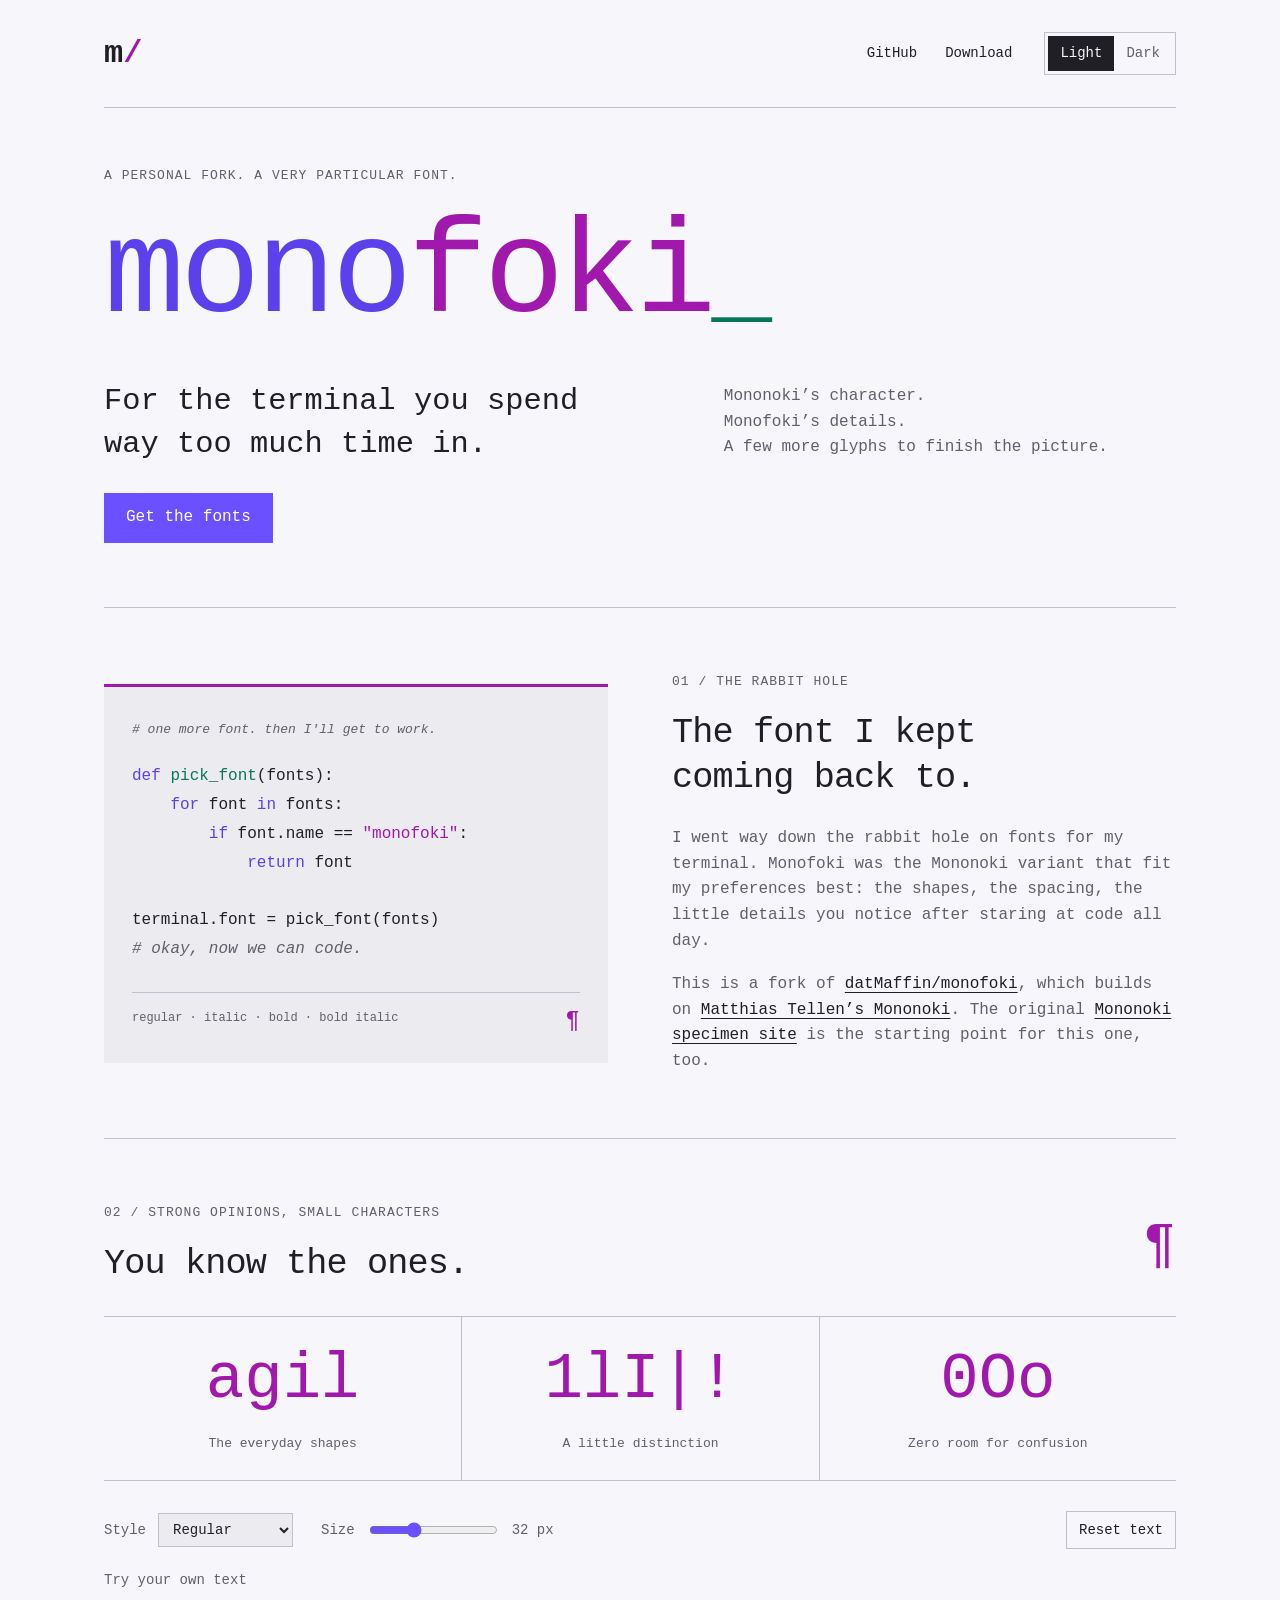
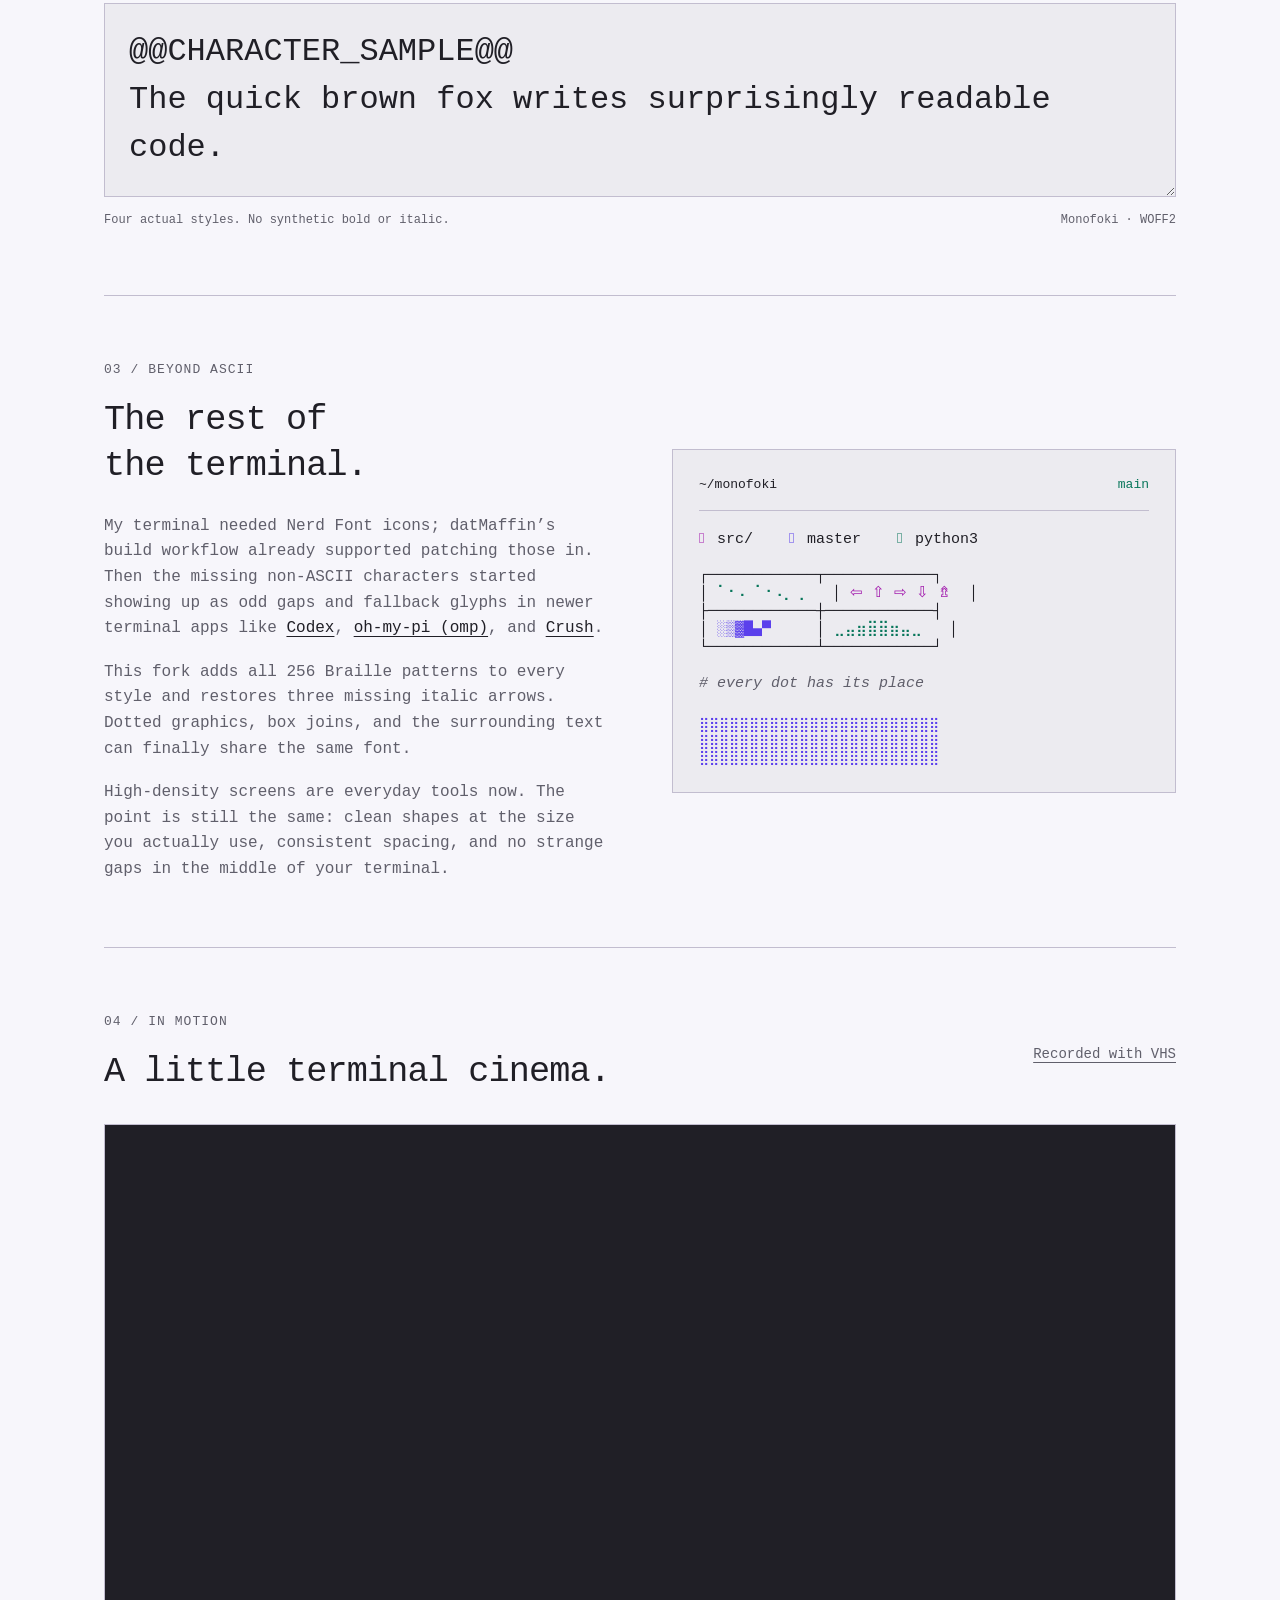
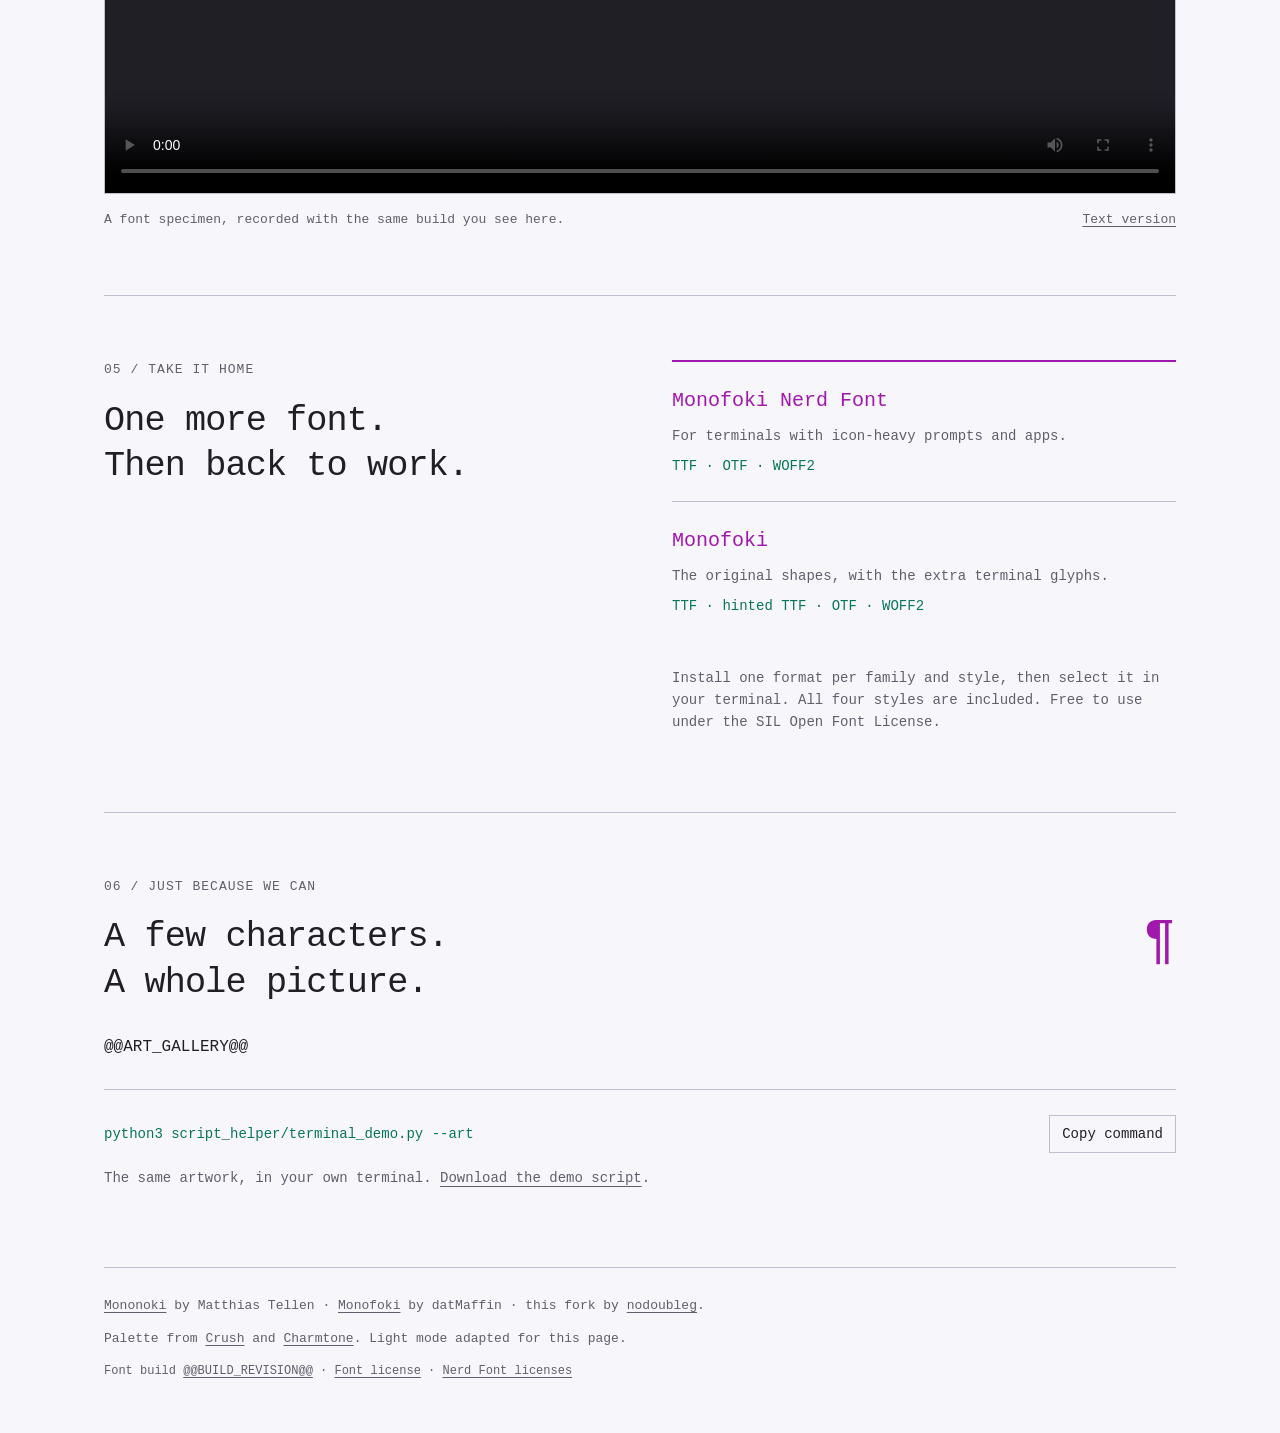
==== website/index.html @ 48954570 "Add Monofoki specimen site and VHS terminal recording Adapt the Mononoki specimen layout with Crush-" ====
<!doctype html>
<html lang="en">
<head>
  <meta charset="utf-8">
  <meta name="viewport" content="width=device-width, initial-scale=1">
  <meta name="color-scheme" content="dark light">
  <meta name="description" content="Monofoki: a personal Mononoki fork for code and modern terminals, with Nerd Font icons, Braille patterns, and four real styles.">
  <title>monofoki — a terminal font rabbit hole</title>
  <script>try{const t=localStorage.getItem('monofoki-theme');if(t==='light'||t==='dark')document.documentElement.dataset.theme=t}catch(e){}</script>
  <link rel="preload" href="fonts/Monofoki-Regular.woff2" as="font" type="font/woff2" crossorigin>
  <link rel="stylesheet" href="style.css">
  <script src="specimen.js" defer></script>
</head>
<body>
  <a class="skip" href="#specimen">Skip to the specimen</a>
  <div class="page">
    <header class="topbar">
      <a class="wordmark" href="#" aria-label="Monofoki home">m<span>/</span></a>
      <nav aria-label="Project"><a href="https://github.com/nodoubleg/monofoki">GitHub</a><a href="#download">Download</a></nav>
      <div class="theme-switch" role="group" aria-label="Color mode">
        <button type="button" data-theme-choice="light" aria-pressed="false">Light</button>
        <button type="button" data-theme-choice="dark" aria-pressed="false">Dark</button>
      </div>
    </header>

    <main>
      <section class="hero" aria-labelledby="title">
        <p class="eyebrow">A personal fork. A very particular font.</p>
        <h1 id="title">mono<span>foki</span><span class="cursor" aria-hidden="true">_</span></h1>
        <div class="hero-bottom">
          <p>For the terminal you spend<br>way too much time in.</p>
          <p class="hero-detail">Mononoki’s character.<br> Monofoki’s details.<br> A few more glyphs to finish the picture.</p>
        </div>
        <a class="download-link" href="https://github.com/nodoubleg/monofoki/releases/latest">Get the fonts</a>
      </section>

      <section class="split origin" aria-labelledby="rabbit-hole">
        <div class="code-sample" aria-label="Python code specimen">
          <span class="comment"># one more font. then I'll get to work.</span>
          <pre><code><span class="violet">def</span> <span class="mint">pick_font</span>(fonts):
    <span class="violet">for</span> font <span class="violet">in</span> fonts:
        <span class="violet">if</span> font.name == <span class="pink">"monofoki"</span>:
            <span class="violet">return</span> font

terminal.font = pick_font(fonts)
<span class="comment"># okay, now we can code.</span></code></pre>
          <div class="code-bottom"><span>regular · italic · bold · bold italic</span><span aria-hidden="true">¶</span></div>
        </div>
        <div class="story">
          <p class="section-number">01 / THE RABBIT HOLE</p>
          <h2 id="rabbit-hole">The font I kept<br>coming back to.</h2>
          <p>I went way down the rabbit hole on fonts for my terminal. Monofoki was the Mononoki variant that fit my preferences best: the shapes, the spacing, the little details you notice after staring at code all day.</p>
          <p>This is a fork of <a href="https://github.com/datMaffin/monofoki">datMaffin/monofoki</a>, which builds on <a href="https://github.com/madmalik/mononoki">Matthias Tellen’s Mononoki</a>. The original <a href="https://madmalik.github.io/mononoki/">Mononoki specimen site</a> is the starting point for this one, too.</p>
        </div>
      </section>

      <section id="specimen" class="specimen" aria-labelledby="characters-heading">
        <div class="section-heading"><div><p class="section-number">02 / STRONG OPINIONS, SMALL CHARACTERS</p><h2 id="characters-heading">You know the ones.</h2></div><span class="paragraph-mark" aria-hidden="true">¶</span></div>
        <div class="character-grid">
          <div><span class="glyphs">agil</span><span class="glyph-caption">The everyday shapes</span></div>
          <div><span class="glyphs">1lI|!</span><span class="glyph-caption">A little distinction</span></div>
          <div><span class="glyphs">0Oo</span><span class="glyph-caption">Zero room for confusion</span></div>
        </div>
        <div class="type-controls">
          <label>Style <select id="style"><option value="regular">Regular</option><option value="italic">Italic</option><option value="bold">Bold</option><option value="bold-italic">Bold italic</option></select></label>
          <label>Size <input id="size" type="range" min="16" max="64" value="32"><output id="size-value" for="size">32 px</output></label>
          <button type="button" id="reset">Reset text</button>
        </div>
        <label class="edit-label" for="type-sample">Try your own text</label>
        <textarea id="type-sample" spellcheck="false" rows="3">@@CHARACTER_SAMPLE@@
The quick brown fox writes surprisingly readable code.</textarea>
        <div class="sample-baseline"><span>Four actual styles. No synthetic bold or italic.</span><span>Monofoki · WOFF2</span></div>
      </section>

      <section class="split graphics" aria-labelledby="graphics-heading">
        <div class="story">
          <p class="section-number">03 / BEYOND ASCII</p>
          <h2 id="graphics-heading">The rest of<br>the terminal.</h2>
          <p>My terminal needed Nerd Font icons; datMaffin’s build workflow already supported patching those in. Then the missing non-ASCII characters started showing up as odd gaps and fallback glyphs in newer terminal apps like <a href="https://github.com/openai/codex">Codex</a>, <a href="https://github.com/can1357/oh-my-pi">oh-my-pi (omp)</a>, and <a href="https://github.com/charmbracelet/crush">Crush</a>.</p>
          <p>This fork adds all 256 Braille patterns to every style and restores three missing italic arrows. Dotted graphics, box joins, and the surrounding text can finally share the same font.</p>
          <p>High-density screens are everyday tools now. The point is still the same: clean shapes at the size you actually use, consistent spacing, and no strange gaps in the middle of your terminal.</p>
        </div>
        <div class="terminal-panel" aria-label="Terminal glyph specimen">
          <div class="terminal-bar"><span>~/monofoki</span><span class="mint">main</span></div>
          <pre class="nerd"><span class="pink">&#xf07b;</span> src/    <span class="violet">&#xe0a0;</span> master    <span class="mint">&#xf120;</span> python3

┌────────────┬────────────┐
│ <span class="mint">⠁⠂⠄⠈⠐⠠⡀⢀</span>   │ <span class="pink">⇦ ⇧ ⇨ ⇩ ⇯</span>  │
├────────────┼────────────┤
│ <span class="violet">░▒▓█▄▀</span>     │ <span class="mint">⣀⣤⣶⣿⣿⣶⣤⣀</span>   │
└────────────┴────────────┘

<span class="comment"># every dot has its place</span></pre>
          <div class="dot-field" aria-label="Continuous Braille dot grid">⣿⣿⣿⣿⣿⣿⣿⣿⣿⣿⣿⣿⣿⣿⣿⣿⣿⣿⣿⣿⣿⣿⣿⣿<br>⣿⣿⣿⣿⣿⣿⣿⣿⣿⣿⣿⣿⣿⣿⣿⣿⣿⣿⣿⣿⣿⣿⣿⣿<br>⣿⣿⣿⣿⣿⣿⣿⣿⣿⣿⣿⣿⣿⣿⣿⣿⣿⣿⣿⣿⣿⣿⣿⣿</div>
        </div>
      </section>

      <section class="recording" aria-labelledby="recording-heading">
        <div class="section-heading"><div><p class="section-number">04 / IN MOTION</p><h2 id="recording-heading">A little terminal cinema.</h2></div><a href="https://github.com/charmbracelet/vhs">Recorded with VHS</a></div>
        <video controls playsinline preload="metadata" poster="media/demo-poster.png" aria-label="Monofoki terminal specimen recording">
          <source src="media/monofoki.mp4" type="video/mp4">
          <p>Your browser cannot play this recording. <a href="media/monofoki.mp4">Download the MP4</a> or <a href="demo.txt">read the text specimen</a>.</p>
        </video>
        <div class="video-caption"><span>A font specimen, recorded with the same build you see here.</span><a href="demo.txt">Text version</a></div>
      </section>

      <section id="download" class="download" aria-labelledby="download-heading">
        <div><p class="section-number">05 / TAKE IT HOME</p><h2 id="download-heading">One more font.<br>Then back to work.</h2></div>
        <div class="download-options">
          <a href="https://github.com/nodoubleg/monofoki/releases/latest"><strong>Monofoki Nerd Font</strong><span>For terminals with icon-heavy prompts and apps.</span><span class="format">TTF · OTF · WOFF2</span></a>
          <a href="https://github.com/nodoubleg/monofoki/releases/latest"><strong>Monofoki</strong><span>The original shapes, with the extra terminal glyphs.</span><span class="format">TTF · hinted TTF · OTF · WOFF2</span></a>
          <p class="install-note">Install one format per family and style, then select it in your terminal. All four styles are included. Free to use under the SIL Open Font License.</p>
        </div>
      </section>

      <section class="art-gallery" aria-labelledby="art-heading">
        <div class="section-heading"><div><p class="section-number">06 / JUST BECAUSE WE CAN</p><h2 id="art-heading">A few characters.<br>A whole picture.</h2></div><span class="paragraph-mark" aria-hidden="true">¶</span></div>
        <div class="art-grid">@@ART_GALLERY@@</div>
        <div class="demo-command"><code>python3 script_helper/terminal_demo.py --art</code><button type="button" id="copy-demo">Copy command</button></div>
        <p class="demo-note">The same artwork, in your own terminal. <a href="terminal_demo.py" download>Download the demo script</a>.</p>
      </section>
    </main>

    <footer>
      <p><a href="https://github.com/madmalik/mononoki">Mononoki</a> by Matthias Tellen · <a href="https://github.com/datMaffin/monofoki">Monofoki</a> by datMaffin · this fork by <a href="https://github.com/nodoubleg/monofoki">nodoubleg</a>.</p>
      <p>Palette from <a href="https://github.com/charmbracelet/crush">Crush</a> and <a href="https://github.com/charmbracelet/x/tree/main/exp/charmtone">Charmtone</a>. Light mode adapted for this page.</p>
      <p class="build-note">Font build <a href="@@BUILD_URL@@">@@BUILD_REVISION@@</a> · <a href="licenses/LICENSE-Monofoki">Font license</a> · <a href="licenses/LICENSE-nerd-font">Nerd Font licenses</a></p>
    </footer>
  </div>
</body>
</html>
---- website/style.css ----
/* Monofoki files are staged from this run's Actions artifacts, never committed. */
@font-face {
  font-family: Monofoki;
  src: url("fonts/Monofoki-Regular.woff2") format("woff2");
  font-weight: 400;
  font-style: normal;
  font-display: swap;
}
@font-face {
  font-family: Monofoki;
  src: url("fonts/Monofoki-Bold.woff2") format("woff2");
  font-weight: 700;
  font-style: normal;
  font-display: swap;
}
@font-face {
  font-family: Monofoki;
  src: url("fonts/Monofoki-Italic.woff2") format("woff2");
  font-weight: 400;
  font-style: italic;
  font-display: swap;
}
@font-face {
  font-family: Monofoki;
  src: url("fonts/Monofoki-Bold-Italic.woff2") format("woff2");
  font-weight: 700;
  font-style: italic;
  font-display: swap;
}
@font-face {
  font-family: "Monofoki Nerd";
  src: url("fonts/MonofokiNerdFont-Regular.woff2") format("woff2");
  font-weight: 400;
  font-style: normal;
  font-display: swap;
}

/* Crush's default Charmtone: Pepper, BBQ, Char, Sash, Dolly, Charple, Bok. */
:root {
  color-scheme: dark;
  --bg: #201f26;
  --panel: #2d2c36;
  --line: #4d4c57;
  --text: #ecebf0;
  --muted: #bfbcc8;
  --violet: #a18aff;
  --purple: #6b50ff;
  --pink: #ff84ff;
  --mint: #68ffd6;
  --soft: #858392;
  --button-text: #201f26;
}
:root[data-theme="light"] {
  color-scheme: light;
  --bg: #f7f6fb;
  --panel: #ecebf0;
  --line: #c2bdcf;
  --text: #201f26;
  --muted: #605f6b;
  --violet: #5b40ec;
  --pink: #a118ac;
  --mint: #08765b;
  --soft: #605f6b;
  --button-text: #f7f6fb;
}
@media (prefers-color-scheme: light) {
  :root:not([data-theme]) {
    color-scheme: light;
    --bg: #f7f6fb;
    --panel: #ecebf0;
    --line: #c2bdcf;
    --text: #201f26;
    --muted: #605f6b;
    --violet: #5b40ec;
    --pink: #a118ac;
    --mint: #08765b;
    --soft: #605f6b;
    --button-text: #f7f6fb;
  }
}
* {
  box-sizing: border-box;
}
html {
  scroll-behavior: smooth;
  scroll-padding-top: 2rem;
}
body {
  margin: 0;
  background: var(--bg);
  color: var(--text);
  font-family: Monofoki, ui-monospace, monospace;
  font-size: 16px;
  line-height: 1.6;
  font-synthesis: none;
}
::selection {
  background: var(--purple);
  color: #fff;
}
a {
  color: inherit;
  text-decoration-thickness: 1px;
  text-underline-offset: 0.25em;
}
a:hover {
  color: var(--pink);
}
button,
input,
select,
textarea {
  font: inherit;
}
button,
a,
input,
select,
textarea {
  touch-action: manipulation;
}
button {
  cursor: pointer;
}
button:focus-visible,
a:focus-visible,
input:focus-visible,
select:focus-visible,
textarea:focus-visible {
  outline: 3px solid var(--pink);
  outline-offset: 4px;
}
.page {
  max-width: 1168px;
  margin: auto;
  padding: 0 48px;
}
.skip {
  position: absolute;
  top: -100px;
  left: 16px;
  background: var(--text);
  color: var(--bg);
  padding: 8px;
  z-index: 2;
}
.skip:focus {
  top: 8px;
}
.topbar {
  display: flex;
  align-items: center;
  gap: 32px;
  padding: 28px 0;
  border-bottom: 1px solid var(--line);
}
.wordmark {
  font-size: 32px;
  font-weight: 700;
  text-decoration: none;
}
.wordmark span {
  color: var(--pink);
}
nav {
  display: flex;
  gap: 28px;
  margin-left: auto;
}
nav a {
  font-size: 14px;
  text-decoration: none;
}
.theme-switch {
  display: flex;
  border: 1px solid var(--line);
  padding: 3px;
}
.theme-switch button {
  border: 0;
  background: none;
  color: var(--muted);
  padding: 6px 12px;
  font-size: 14px;
}
.theme-switch button[aria-pressed="true"] {
  background: var(--text);
  color: var(--bg);
}
.hero {
  padding: 58px 0 64px;
}
.eyebrow,
.section-number {
  font-size: 13px;
  letter-spacing: 0.08em;
  color: var(--muted);
  text-transform: uppercase;
  margin: 0 0 18px;
}
.hero h1 {
  font-size: clamp(3rem, 10.5vw, 8.75rem);
  font-weight: 400;
  letter-spacing: -0.035em;
  line-height: 1.05;
  color: var(--violet);
  margin: 0 0 34px;
}
.hero h1 > span:not(.cursor) {
  color: var(--pink);
}
.cursor {
  color: var(--mint);
  font-size: 0.75em;
}
.hero-bottom {
  display: grid;
  grid-template-columns: 1.3fr 1fr;
  gap: 32px;
  align-items: start;
}
.hero-bottom > p:first-child {
  font-size: clamp(1.35rem, 2.5vw, 1.9rem);
  line-height: 1.4;
  margin: 0;
}
.hero-detail {
  font-size: 16px;
  color: var(--muted);
  margin: 4px 0 0;
}
.download-link {
  display: inline-block;
  margin-top: 28px;
  background: var(--purple);
  color: #fff;
  padding: 11px 21px;
  text-decoration: none;
  border: 1px solid var(--purple);
}
.download-link:hover {
  color: #fff;
  background: #5b40ec;
}
.split {
  display: grid;
  grid-template-columns: 1fr 1fr;
  gap: 64px;
  padding: 64px 0;
  border-top: 1px solid var(--line);
  align-items: center;
}
h2 {
  font-size: clamp(1.5rem, 3vw, 2.2rem);
  font-weight: 400;
  line-height: 1.3;
  margin: 0 0 24px;
  letter-spacing: -0.025em;
}
.story p:not(.section-number) {
  margin: 0 0 18px;
  color: var(--muted);
}
.story a {
  color: var(--text);
}
.story p:last-child {
  margin-bottom: 0;
}
.code-sample {
  padding: 30px 28px;
  background: var(--panel);
  border-top: 3px solid var(--pink);
}
pre {
  margin: 0;
  white-space: pre;
  tab-size: 4;
  font: inherit;
}
.code-sample pre {
  font-size: clamp(13px, 1.4vw, 16px);
  line-height: 1.8;
  margin: 20px 0 28px;
  overflow-x: auto;
}
.comment {
  color: var(--muted);
  font-style: italic;
}
.violet {
  color: var(--violet);
}
.pink {
  color: var(--pink);
}
.mint {
  color: var(--mint);
}
.code-sample > .comment {
  font-size: 13px;
}
.code-bottom {
  font-size: 12px;
  color: var(--muted);
  display: flex;
  justify-content: space-between;
  border-top: 1px solid var(--line);
  padding-top: 16px;
}
.code-bottom span:last-child {
  color: var(--pink);
  font-size: 24px;
  line-height: 1;
}
.specimen,
.recording,
.download,
.art-gallery {
  padding: 64px 0;
  border-top: 1px solid var(--line);
}
.section-heading {
  display: flex;
  justify-content: space-between;
  align-items: center;
  gap: 24px;
  margin-bottom: 28px;
}
.section-heading h2 {
  margin-bottom: 0;
}
.section-heading > a {
  font-size: 14px;
  color: var(--muted);
}
.paragraph-mark {
  font-size: 54px;
  color: var(--pink);
  line-height: 1;
}
.character-grid {
  display: grid;
  grid-template-columns: repeat(3, 1fr);
  border-top: 1px solid var(--line);
  border-bottom: 1px solid var(--line);
  margin-bottom: 30px;
}
.character-grid > div {
  display: flex;
  flex-direction: column;
  padding: 25px 20px;
  align-items: center;
}
.character-grid > div + div {
  border-left: 1px solid var(--line);
}
.glyphs {
  font-size: clamp(2rem, 5vw, 4.5rem);
  line-height: 1.2;
  color: var(--pink);
}
.glyph-caption {
  font-size: 13px;
  color: var(--muted);
  margin-top: 15px;
}
.type-controls {
  display: flex;
  gap: 28px;
  align-items: center;
  flex-wrap: wrap;
  margin-bottom: 20px;
  color: var(--muted);
  font-size: 14px;
}
.type-controls label {
  display: flex;
  gap: 12px;
  align-items: center;
}
select {
  border: 1px solid var(--line);
  background: var(--panel);
  color: var(--text);
  padding: 7px 10px;
  border-radius: 0;
}
input[type="range"] {
  accent-color: var(--purple);
  max-width: 140px;
  cursor: pointer;
}
output {
  min-width: 5ch;
}
.type-controls button,
#copy-demo {
  background: none;
  color: var(--text);
  border: 1px solid var(--line);
  padding: 7px 12px;
  font-size: 14px;
}
.type-controls button {
  margin-left: auto;
}
.edit-label {
  display: block;
  color: var(--muted);
  font-size: 14px;
  margin: 12px 0;
}
textarea {
  display: block;
  width: 100%;
  resize: vertical;
  min-height: 166px;
  background: var(--panel);
  color: var(--text);
  border: 1px solid var(--line);
  border-radius: 0;
  padding: 24px;
  line-height: 1.5;
  overflow-wrap: anywhere;
  font-family: Monofoki, ui-monospace, monospace;
  font-synthesis: none;
}
.sample-baseline {
  display: flex;
  justify-content: space-between;
  gap: 16px;
  color: var(--muted);
  font-size: 12px;
  margin-top: 14px;
}
.terminal-panel {
  background: var(--panel);
  padding: 25px 26px;
  border: 1px solid var(--line);
  min-width: 0;
}
.terminal-bar {
  display: flex;
  justify-content: space-between;
  font-size: 13px;
  border-bottom: 1px solid var(--line);
  padding-bottom: 14px;
  margin-bottom: 20px;
}
.terminal-panel pre {
  font-size: clamp(12px, 1.25vw, 15px);
  line-height: 1.201171875;
  overflow-x: auto;
}
.nerd {
  font-family: "Monofoki Nerd", Monofoki, monospace;
}
.dot-field {
  font-size: clamp(10px, 1.2vw, 14px);
  line-height: 1.201171875;
  color: var(--violet);
  margin-top: 24px;
  letter-spacing: 0;
  width: fit-content;
  max-width: 100%;
  overflow: hidden;
}
.recording video {
  display: block;
  width: 100%;
  aspect-ratio: 16/10;
  background: #201f26;
  border: 1px solid var(--line);
  object-fit: contain;
}
.video-caption {
  display: flex;
  justify-content: space-between;
  gap: 20px;
  margin-top: 16px;
  font-size: 13px;
  color: var(--muted);
}
.video-caption a {
  white-space: nowrap;
}
.download {
  display: grid;
  grid-template-columns: 1fr 1fr;
  gap: 64px;
}
.download-options > a {
  display: flex;
  flex-direction: column;
  gap: 8px;
  padding: 23px 0;
  border-top: 1px solid var(--line);
  text-decoration: none;
}
.download-options > a:first-child {
  border-top: 2px solid var(--pink);
}
.download-options strong {
  font-size: 20px;
  font-weight: 400;
  color: var(--pink);
}
.download-options > a > span {
  font-size: 14px;
  color: var(--muted);
}
.download-options .format {
  color: var(--mint);
}
.install-note {
  font-size: 14px;
  color: var(--muted);
  margin-top: 26px;
}
.art-grid {
  display: grid;
  grid-template-columns: 1fr 1fr;
  gap: 30px;
}
.art-grid figure {
  margin: 0;
  min-width: 0;
  background: var(--panel);
  padding: 25px 22px;
  border-top: 1px solid var(--violet);
}
.art-grid figure:last-child {
  grid-column: 1/-1;
  display: grid;
  grid-template-columns: 1fr 1fr;
  align-items: center;
}
.art-grid pre {
  font-size: clamp(11px, 1.2vw, 14px);
  line-height: 1.201171875;
  letter-spacing: 0;
  overflow-x: auto;
  width: fit-content;
  max-width: 100%;
  color: var(--pink);
}
.art-grid figure:nth-child(2) pre {
  color: var(--mint);
}
.art-grid figure:nth-child(3) pre {
  color: var(--violet);
}
figcaption {
  margin-top: 24px;
  font-size: 14px;
}
figcaption small {
  display: block;
  color: var(--muted);
  font-size: 12px;
  margin-top: 4px;
}
.art-grid figure:last-child figcaption {
  margin: 0 20px;
}
.demo-command {
  display: flex;
  align-items: center;
  justify-content: space-between;
  gap: 20px;
  border-top: 1px solid var(--line);
  padding-top: 25px;
  margin-top: 28px;
}
.demo-command code {
  font-size: 14px;
  overflow-wrap: anywhere;
  color: var(--mint);
}
.demo-command button {
  flex-shrink: 0;
}
.demo-note {
  color: var(--muted);
  font-size: 14px;
}
footer {
  border-top: 1px solid var(--line);
  padding: 28px 0 40px;
  font-size: 13px;
  color: var(--muted);
}
footer p {
  margin: 0 0 12px;
}
footer .build-note {
  font-size: 12px;
  color: var(--soft);
}
@media (max-width: 820px) {
  .page {
    padding: 0 28px;
  }
  .split,
  .download {
    gap: 32px;
  }
  .hero h1 {
    font-size: 11vw;
  }
  .terminal-panel {
    padding: 20px 16px;
  }
  .code-sample {
    padding: 22px 20px;
  }
  .glyph-caption {
    font-size: 12px;
  }
  .art-grid {
    gap: 18px;
  }
  .art-grid figure {
    padding: 20px 14px;
  }
  .art-grid pre {
    font-size: 11px;
  }
}
@media (max-width: 620px) {
  .page {
    padding: 0 20px;
  }
  .topbar {
    gap: 18px;
    padding: 18px 0;
  }
  .wordmark {
    font-size: 26px;
  }
  nav {
    gap: 16px;
  }
  nav a,
  .theme-switch button {
    font-size: 12px;
  }
  .theme-switch button {
    padding: 5px 8px;
  }
  .hero {
    padding: 42px 0;
  }
  .hero h1 {
    font-size: 11.5vw;
  }
  .hero-bottom,
  .split,
  .download {
    grid-template-columns: 1fr;
  }
  .hero-bottom {
    gap: 20px;
  }
  .hero-detail br {
    display: none;
  }
  .hero-detail {
    max-width: 35ch;
  }
  .split,
  .specimen,
  .recording,
  .download,
  .art-gallery {
    padding: 42px 0;
  }
  .origin .code-sample {
    order: 2;
  }
  .split {
    gap: 30px;
  }
  .character-grid > div {
    padding: 22px 6px;
  }
  .glyph-caption {
    font-size: 11px;
    text-align: center;
    max-width: 10ch;
  }
  .glyphs {
    font-size: 8vw;
  }
  .type-controls {
    gap: 14px;
  }
  .type-controls button {
    margin-left: 0;
  }
  .type-controls label {
    gap: 8px;
  }
  .sample-baseline {
    flex-direction: column;
    gap: 3px;
  }
  .terminal-panel pre {
    font-size: 14px;
  }
  .dot-field {
    font-size: 14px;
  }
  .section-heading {
    align-items: flex-end;
    gap: 16px;
  }
  .section-heading > a {
    max-width: 12ch;
    font-size: 12px;
  }
  .section-number {
    font-size: 12px;
    letter-spacing: 0.04em;
  }
  .video-caption {
    flex-direction: column;
    gap: 6px;
  }
  .art-grid {
    grid-template-columns: 1fr;
  }
  .art-grid pre {
    font-size: 14px;
  }
  .art-grid figure:last-child {
    grid-template-columns: 1fr;
  }
  .art-grid figure:last-child figcaption {
    margin: 20px 0 0;
  }
  .demo-command {
    align-items: flex-start;
    flex-direction: column;
  }
  .download {
    gap: 20px;
  }
  textarea {
    padding: 18px;
  }
  .code-sample pre {
    font-size: 14px;
  }
}
@media (prefers-reduced-motion: reduce) {
  html {
    scroll-behavior: auto;
  }
}
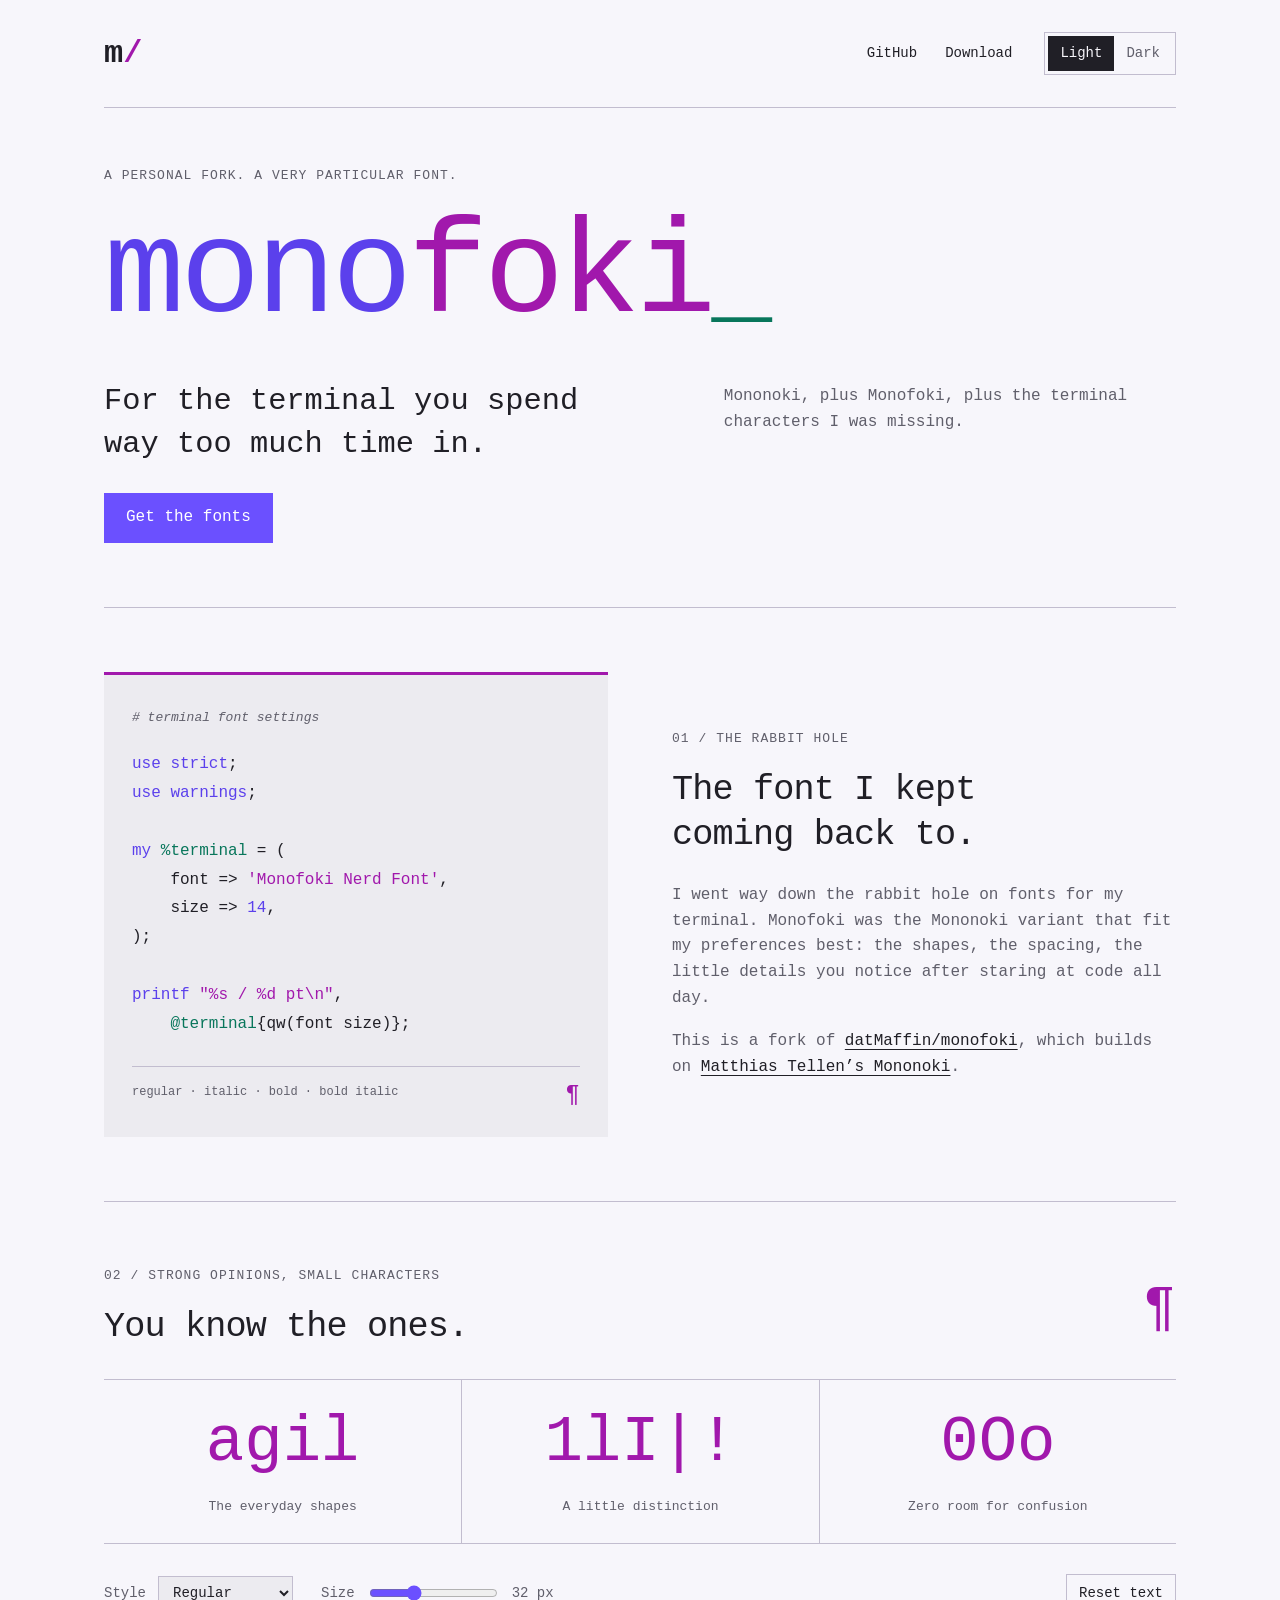
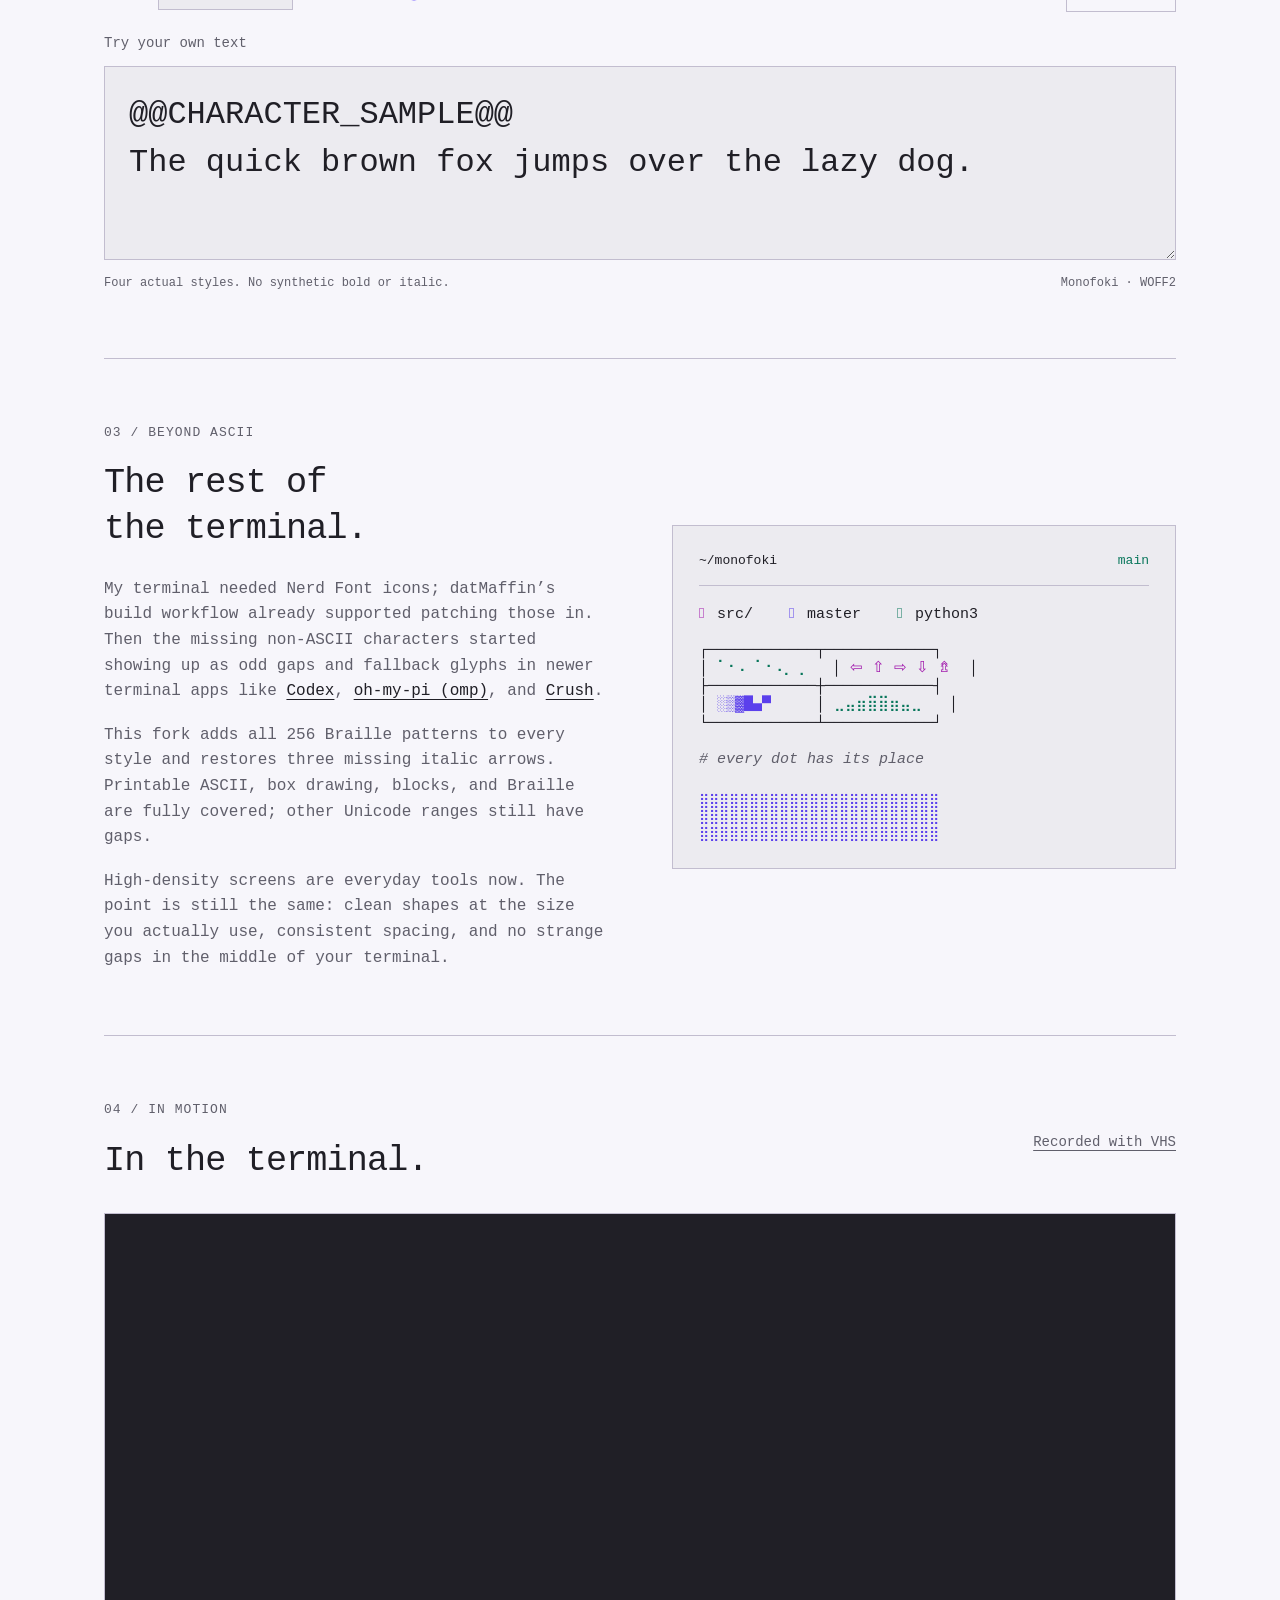
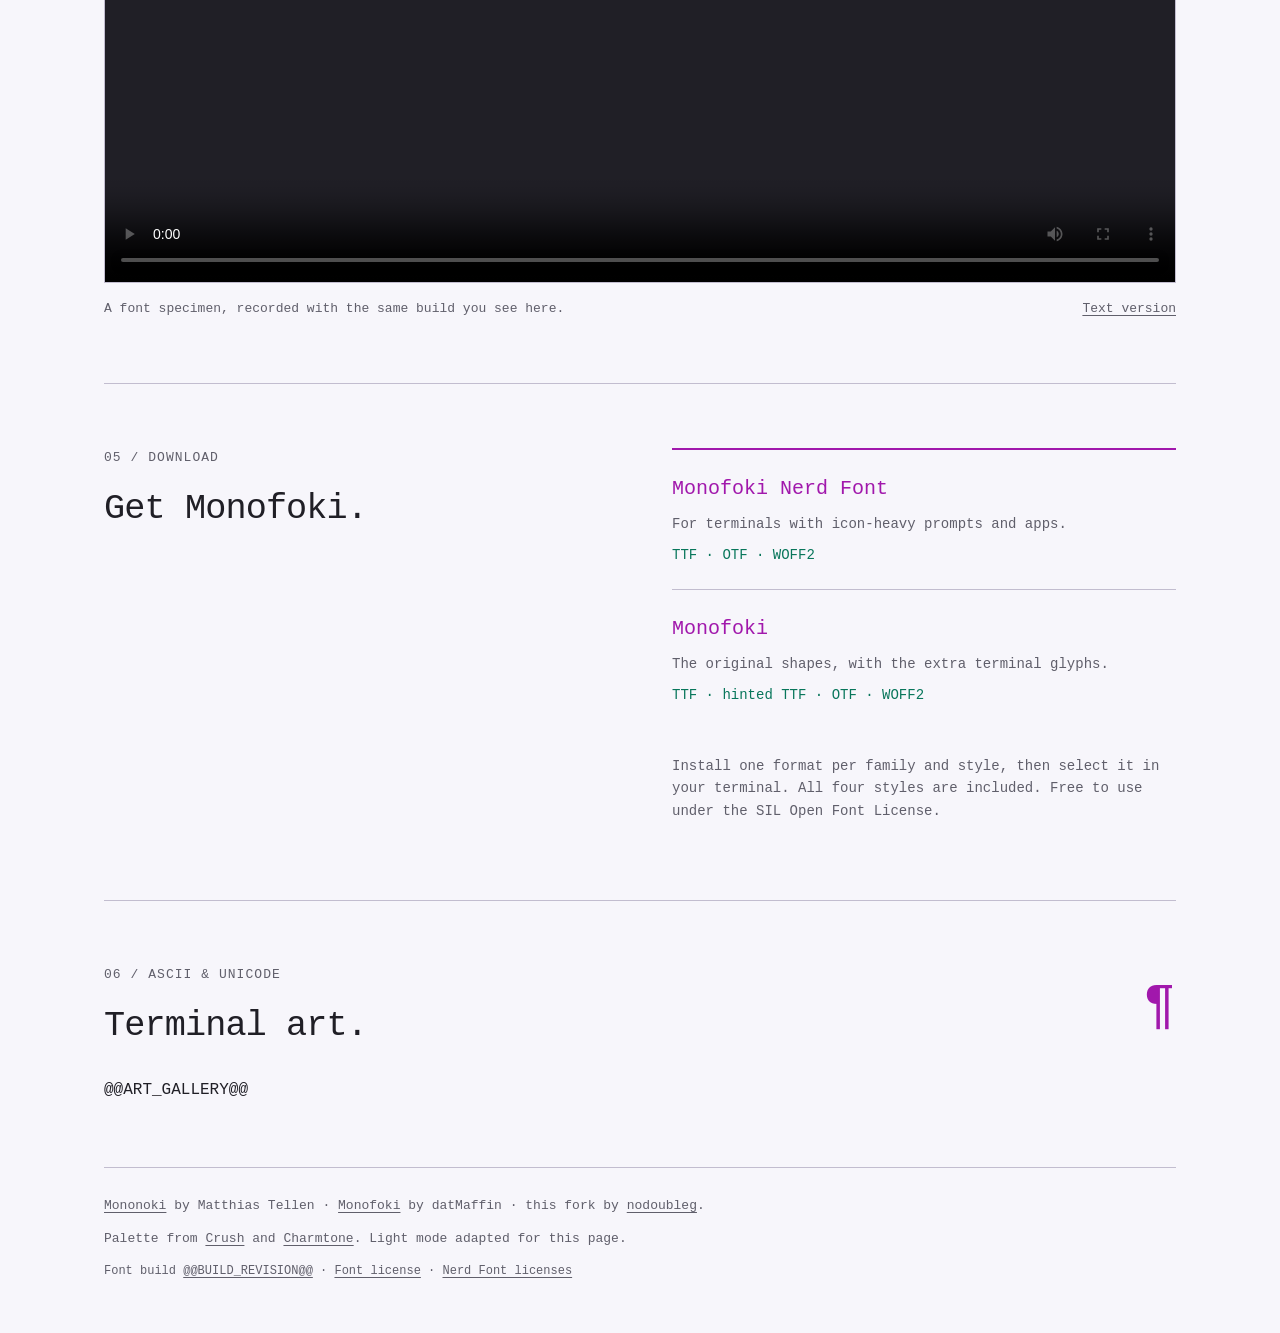
==== commit c8cdf16a: "Simplify specimen copy and use a Perl example Replace the ambiguous fox with an ASCII globe, remove " ====
--- a/website/index.html
+++ b/website/index.html
@@ -29,28 +29,31 @@
         <h1 id="title">mono<span>foki</span><span class="cursor" aria-hidden="true">_</span></h1>
         <div class="hero-bottom">
           <p>For the terminal you spend<br>way too much time in.</p>
-          <p class="hero-detail">Mononoki’s character.<br> Monofoki’s details.<br> A few more glyphs to finish the picture.</p>
+          <p class="hero-detail">Mononoki, plus Monofoki, plus the terminal characters I was missing.</p>
         </div>
         <a class="download-link" href="https://github.com/nodoubleg/monofoki/releases/latest">Get the fonts</a>
       </section>
 
       <section class="split origin" aria-labelledby="rabbit-hole">
-        <div class="code-sample" aria-label="Python code specimen">
-          <span class="comment"># one more font. then I'll get to work.</span>
-          <pre><code><span class="violet">def</span> <span class="mint">pick_font</span>(fonts):
-    <span class="violet">for</span> font <span class="violet">in</span> fonts:
-        <span class="violet">if</span> font.name == <span class="pink">"monofoki"</span>:
-            <span class="violet">return</span> font
+        <div class="code-sample" aria-label="Perl code specimen">
+          <span class="comment"># terminal font settings</span>
+          <pre><code><span class="violet">use strict</span>;
+<span class="violet">use warnings</span>;
 
-terminal.font = pick_font(fonts)
-<span class="comment"># okay, now we can code.</span></code></pre>
+<span class="violet">my</span> <span class="mint">%terminal</span> = (
+    font =&gt; <span class="pink">'Monofoki Nerd Font'</span>,
+    size =&gt; <span class="violet">14</span>,
+);
+
+<span class="violet">printf</span> <span class="pink">"%s / %d pt\n"</span>,
+    <span class="mint">@terminal</span>{qw(font size)};</code></pre>
           <div class="code-bottom"><span>regular · italic · bold · bold italic</span><span aria-hidden="true">¶</span></div>
         </div>
         <div class="story">
           <p class="section-number">01 / THE RABBIT HOLE</p>
           <h2 id="rabbit-hole">The font I kept<br>coming back to.</h2>
           <p>I went way down the rabbit hole on fonts for my terminal. Monofoki was the Mononoki variant that fit my preferences best: the shapes, the spacing, the little details you notice after staring at code all day.</p>
-          <p>This is a fork of <a href="https://github.com/datMaffin/monofoki">datMaffin/monofoki</a>, which builds on <a href="https://github.com/madmalik/mononoki">Matthias Tellen’s Mononoki</a>. The original <a href="https://madmalik.github.io/mononoki/">Mononoki specimen site</a> is the starting point for this one, too.</p>
+          <p>This is a fork of <a href="https://github.com/datMaffin/monofoki">datMaffin/monofoki</a>, which builds on <a href="https://github.com/madmalik/mononoki">Matthias Tellen’s Mononoki</a>.</p>
         </div>
       </section>
 
@@ -68,7 +71,7 @@
         </div>
         <label class="edit-label" for="type-sample">Try your own text</label>
         <textarea id="type-sample" spellcheck="false" rows="3">@@CHARACTER_SAMPLE@@
-The quick brown fox writes surprisingly readable code.</textarea>
+The quick brown fox jumps over the lazy dog.</textarea>
         <div class="sample-baseline"><span>Four actual styles. No synthetic bold or italic.</span><span>Monofoki · WOFF2</span></div>
       </section>
 
@@ -77,7 +80,7 @@
           <p class="section-number">03 / BEYOND ASCII</p>
           <h2 id="graphics-heading">The rest of<br>the terminal.</h2>
           <p>My terminal needed Nerd Font icons; datMaffin’s build workflow already supported patching those in. Then the missing non-ASCII characters started showing up as odd gaps and fallback glyphs in newer terminal apps like <a href="https://github.com/openai/codex">Codex</a>, <a href="https://github.com/can1357/oh-my-pi">oh-my-pi (omp)</a>, and <a href="https://github.com/charmbracelet/crush">Crush</a>.</p>
-          <p>This fork adds all 256 Braille patterns to every style and restores three missing italic arrows. Dotted graphics, box joins, and the surrounding text can finally share the same font.</p>
+          <p>This fork adds all 256 Braille patterns to every style and restores three missing italic arrows. Printable ASCII, box drawing, blocks, and Braille are fully covered; other Unicode ranges still have gaps.</p>
           <p>High-density screens are everyday tools now. The point is still the same: clean shapes at the size you actually use, consistent spacing, and no strange gaps in the middle of your terminal.</p>
         </div>
         <div class="terminal-panel" aria-label="Terminal glyph specimen">
@@ -96,7 +99,7 @@
       </section>
 
       <section class="recording" aria-labelledby="recording-heading">
-        <div class="section-heading"><div><p class="section-number">04 / IN MOTION</p><h2 id="recording-heading">A little terminal cinema.</h2></div><a href="https://github.com/charmbracelet/vhs">Recorded with VHS</a></div>
+        <div class="section-heading"><div><p class="section-number">04 / IN MOTION</p><h2 id="recording-heading">In the terminal.</h2></div><a href="https://github.com/charmbracelet/vhs">Recorded with VHS</a></div>
         <video controls playsinline preload="metadata" poster="media/demo-poster.png" aria-label="Monofoki terminal specimen recording">
           <source src="media/monofoki.mp4" type="video/mp4">
           <p>Your browser cannot play this recording. <a href="media/monofoki.mp4">Download the MP4</a> or <a href="demo.txt">read the text specimen</a>.</p>
@@ -105,7 +108,7 @@
       </section>
 
       <section id="download" class="download" aria-labelledby="download-heading">
-        <div><p class="section-number">05 / TAKE IT HOME</p><h2 id="download-heading">One more font.<br>Then back to work.</h2></div>
+        <div><p class="section-number">05 / DOWNLOAD</p><h2 id="download-heading">Get Monofoki.</h2></div>
         <div class="download-options">
           <a href="https://github.com/nodoubleg/monofoki/releases/latest"><strong>Monofoki Nerd Font</strong><span>For terminals with icon-heavy prompts and apps.</span><span class="format">TTF · OTF · WOFF2</span></a>
           <a href="https://github.com/nodoubleg/monofoki/releases/latest"><strong>Monofoki</strong><span>The original shapes, with the extra terminal glyphs.</span><span class="format">TTF · hinted TTF · OTF · WOFF2</span></a>
@@ -114,10 +117,8 @@
       </section>
 
       <section class="art-gallery" aria-labelledby="art-heading">
-        <div class="section-heading"><div><p class="section-number">06 / JUST BECAUSE WE CAN</p><h2 id="art-heading">A few characters.<br>A whole picture.</h2></div><span class="paragraph-mark" aria-hidden="true">¶</span></div>
+        <div class="section-heading"><div><p class="section-number">06 / ASCII &amp; UNICODE</p><h2 id="art-heading">Terminal art.</h2></div><span class="paragraph-mark" aria-hidden="true">¶</span></div>
         <div class="art-grid">@@ART_GALLERY@@</div>
-        <div class="demo-command"><code>python3 script_helper/terminal_demo.py --art</code><button type="button" id="copy-demo">Copy command</button></div>
-        <p class="demo-note">The same artwork, in your own terminal. <a href="terminal_demo.py" download>Download the demo script</a>.</p>
       </section>
     </main>
 
--- a/website/style.css
+++ b/website/style.css
@@ -394,8 +394,7 @@
 output {
   min-width: 5ch;
 }
-.type-controls button,
-#copy-demo {
+.type-controls button {
   background: none;
   color: var(--text);
   border: 1px solid var(--line);
@@ -564,27 +563,6 @@
 .art-grid figure:last-child figcaption {
   margin: 0 20px;
 }
-.demo-command {
-  display: flex;
-  align-items: center;
-  justify-content: space-between;
-  gap: 20px;
-  border-top: 1px solid var(--line);
-  padding-top: 25px;
-  margin-top: 28px;
-}
-.demo-command code {
-  font-size: 14px;
-  overflow-wrap: anywhere;
-  color: var(--mint);
-}
-.demo-command button {
-  flex-shrink: 0;
-}
-.demo-note {
-  color: var(--muted);
-  font-size: 14px;
-}
 footer {
   border-top: 1px solid var(--line);
   padding: 28px 0 40px;
@@ -662,9 +640,6 @@
   }
   .hero-bottom {
     gap: 20px;
-  }
-  .hero-detail br {
-    display: none;
   }
   .hero-detail {
     max-width: 35ch;
@@ -740,10 +715,6 @@
   .art-grid figure:last-child figcaption {
     margin: 20px 0 0;
   }
-  .demo-command {
-    align-items: flex-start;
-    flex-direction: column;
-  }
   .download {
     gap: 20px;
   }
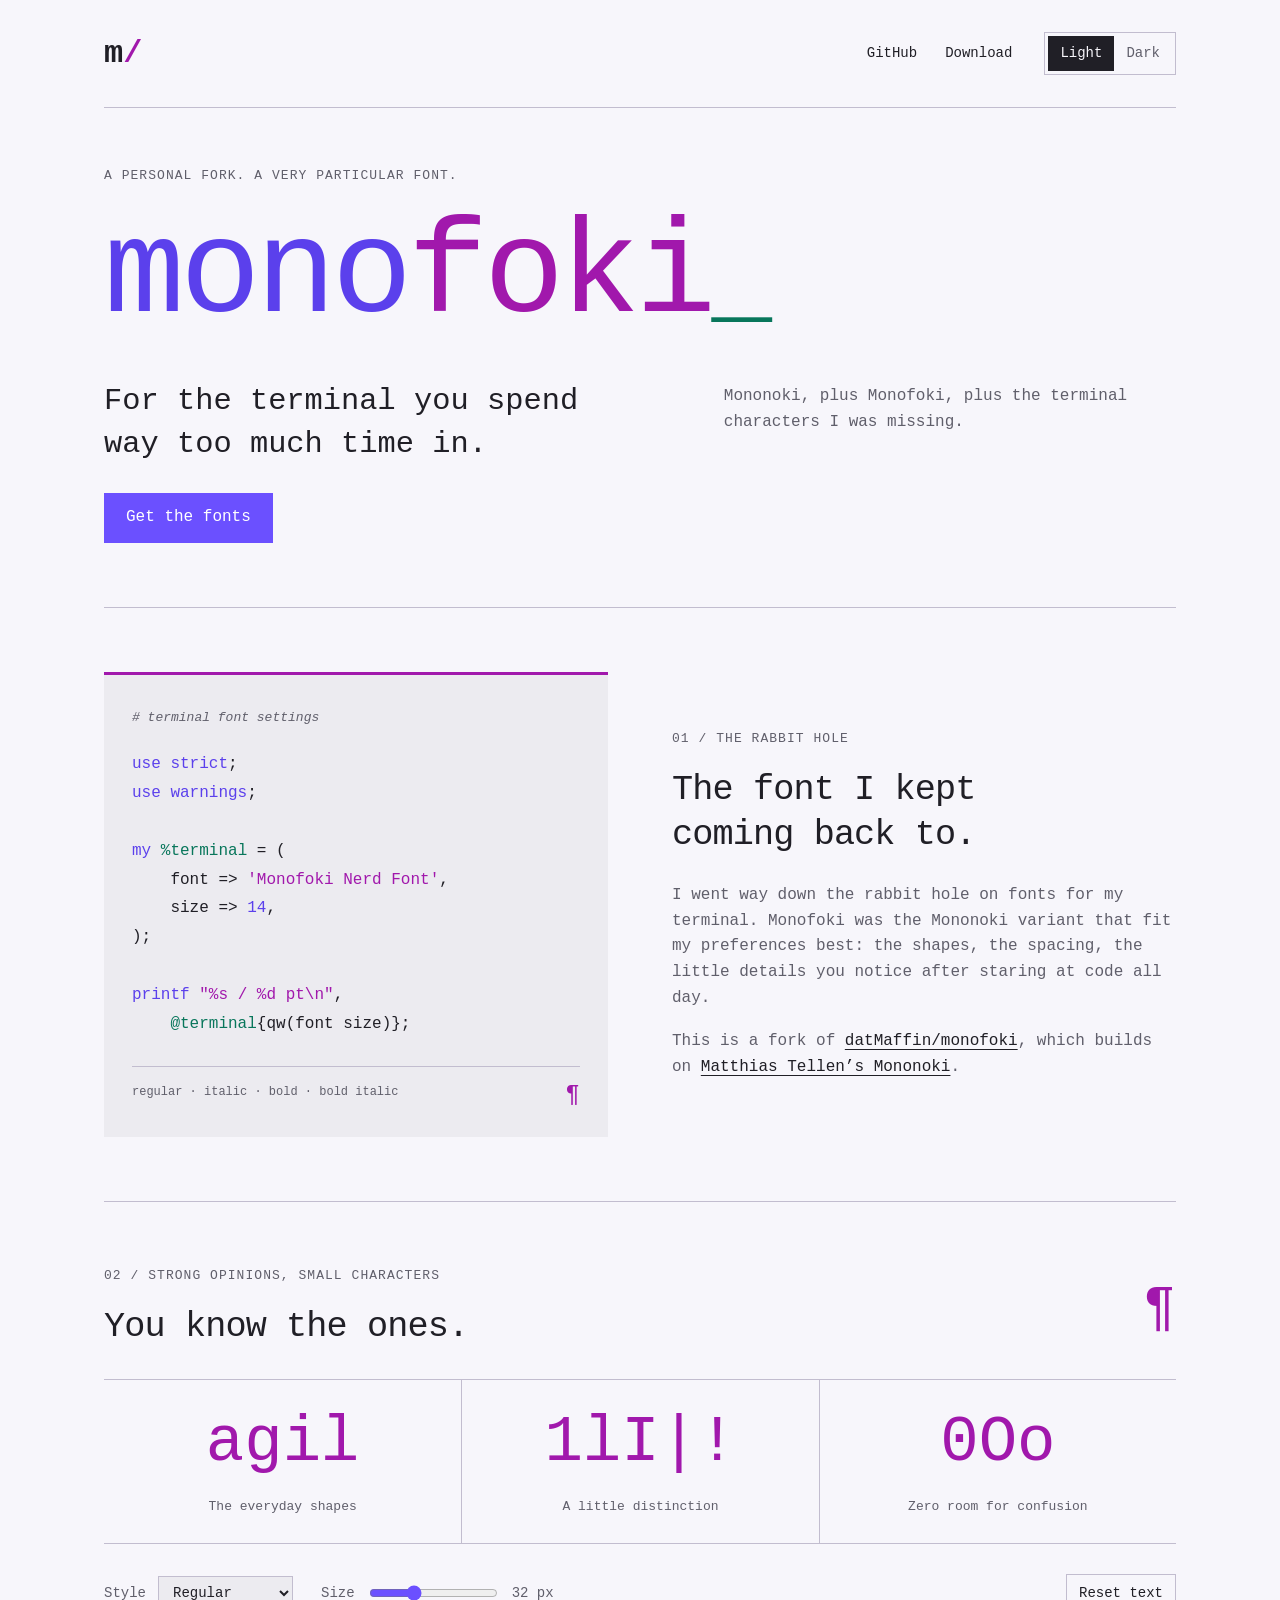
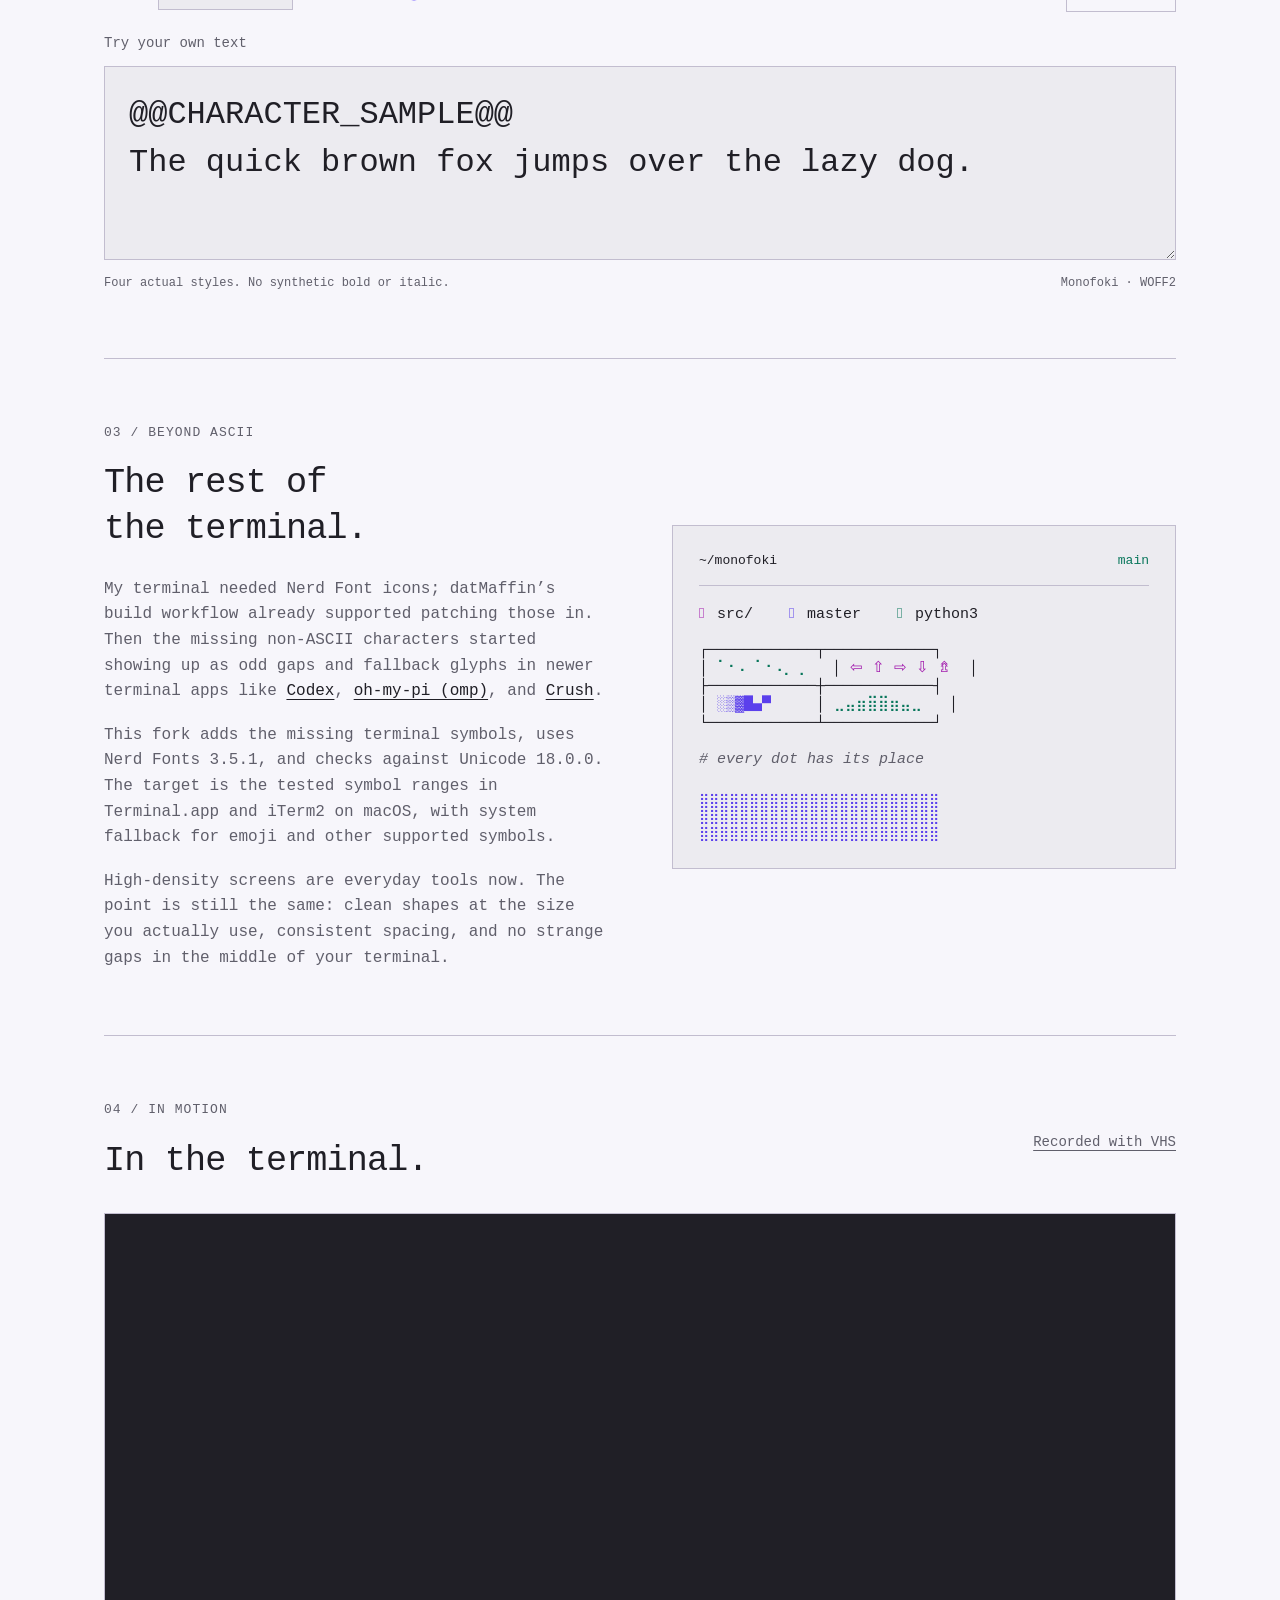
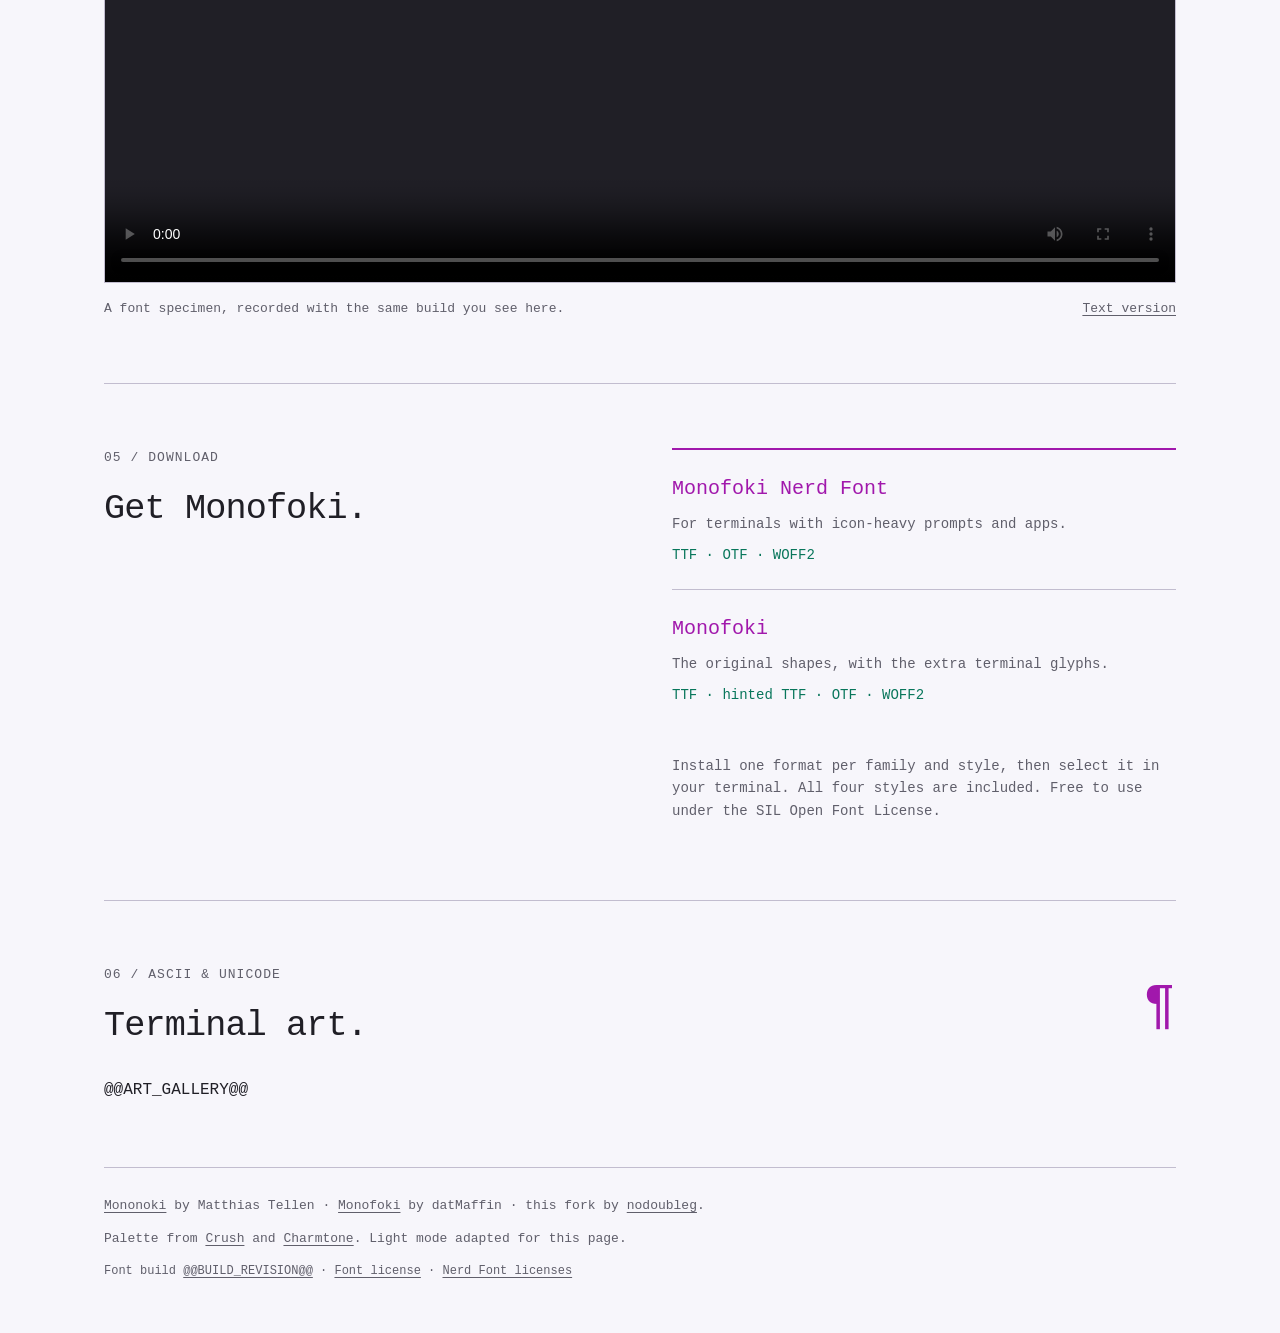
==== commit c16a2822: "Update to Nerd Fonts 3.5.1 and Unicode 18 terminal symbols" ====
--- a/website/index.html
+++ b/website/index.html
@@ -80,7 +80,7 @@
           <p class="section-number">03 / BEYOND ASCII</p>
           <h2 id="graphics-heading">The rest of<br>the terminal.</h2>
           <p>My terminal needed Nerd Font icons; datMaffin’s build workflow already supported patching those in. Then the missing non-ASCII characters started showing up as odd gaps and fallback glyphs in newer terminal apps like <a href="https://github.com/openai/codex">Codex</a>, <a href="https://github.com/can1357/oh-my-pi">oh-my-pi (omp)</a>, and <a href="https://github.com/charmbracelet/crush">Crush</a>.</p>
-          <p>This fork adds all 256 Braille patterns to every style and restores three missing italic arrows. Printable ASCII, box drawing, blocks, and Braille are fully covered; other Unicode ranges still have gaps.</p>
+          <p>This fork adds the missing terminal symbols, uses Nerd Fonts 3.5.1, and checks against Unicode 18.0.0. The target is the tested symbol ranges in Terminal.app and iTerm2 on macOS, with system fallback for emoji and other supported symbols.</p>
           <p>High-density screens are everyday tools now. The point is still the same: clean shapes at the size you actually use, consistent spacing, and no strange gaps in the middle of your terminal.</p>
         </div>
         <div class="terminal-panel" aria-label="Terminal glyph specimen">
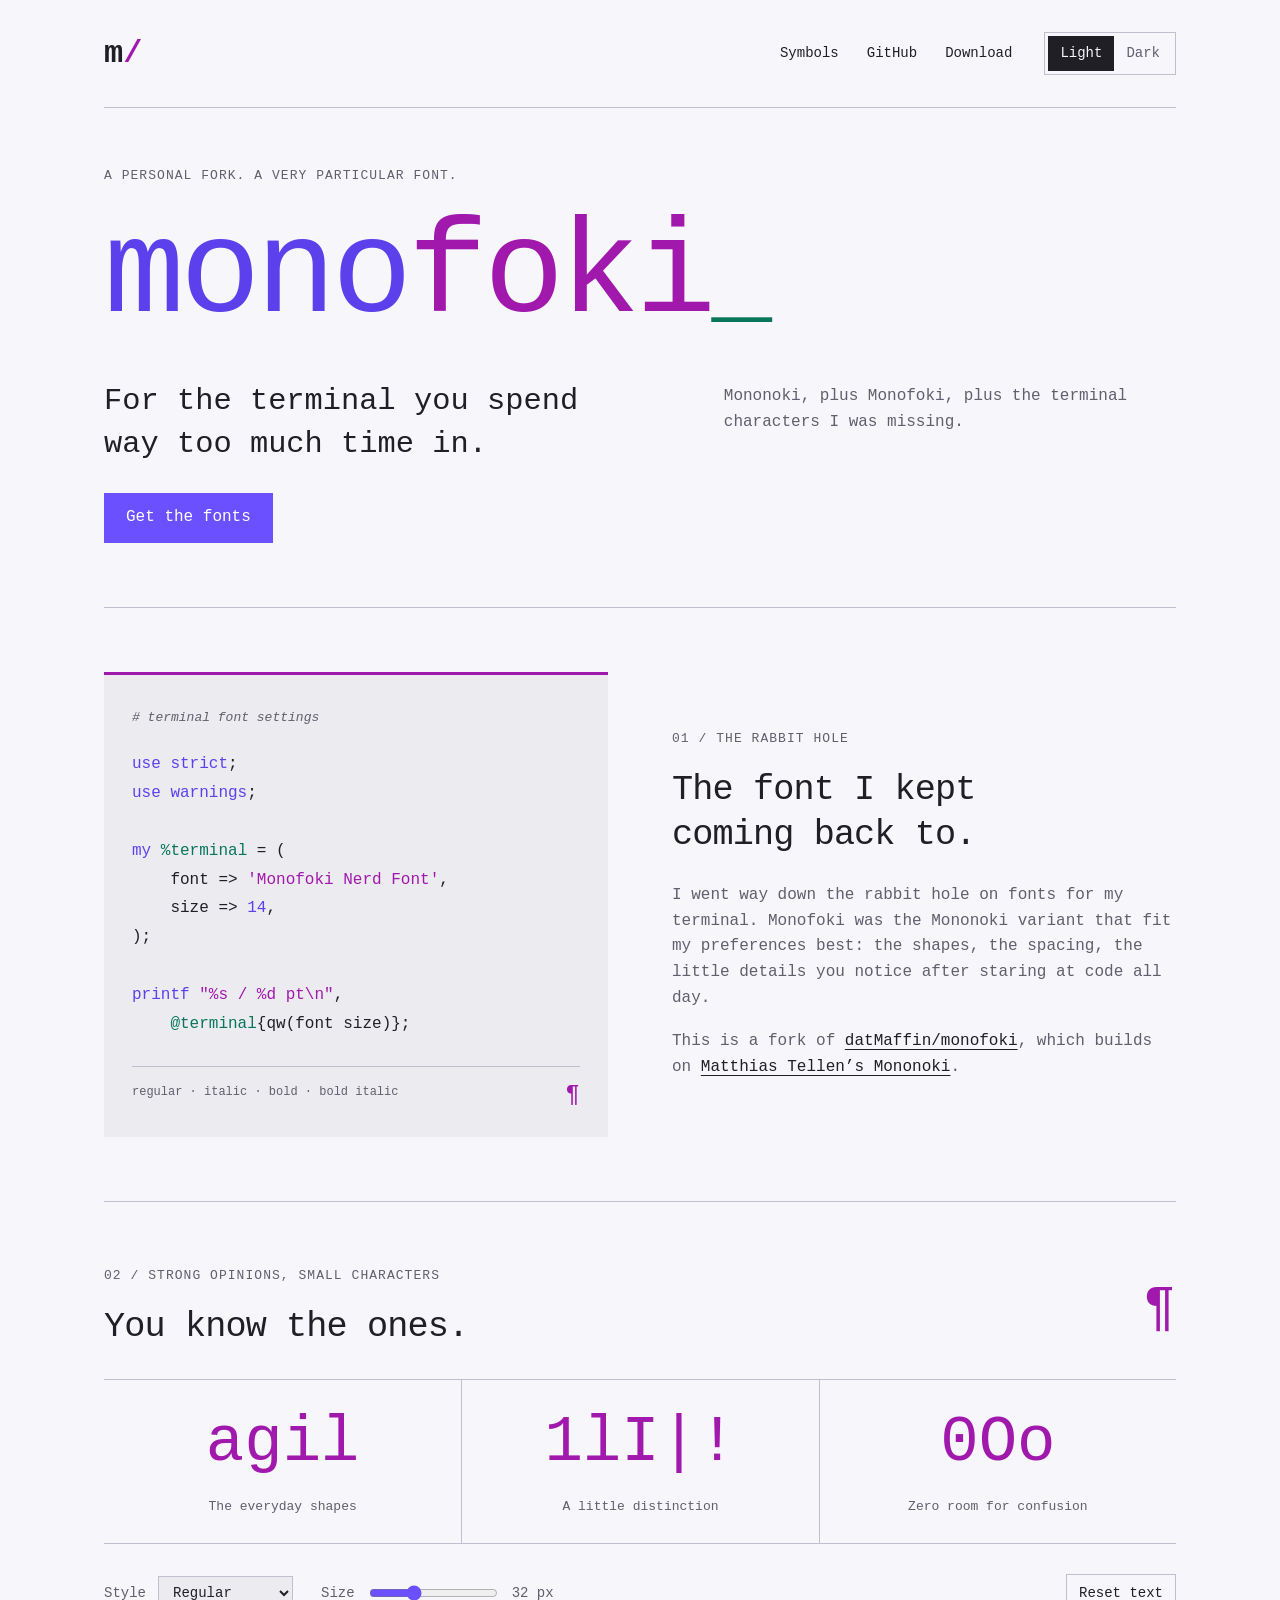
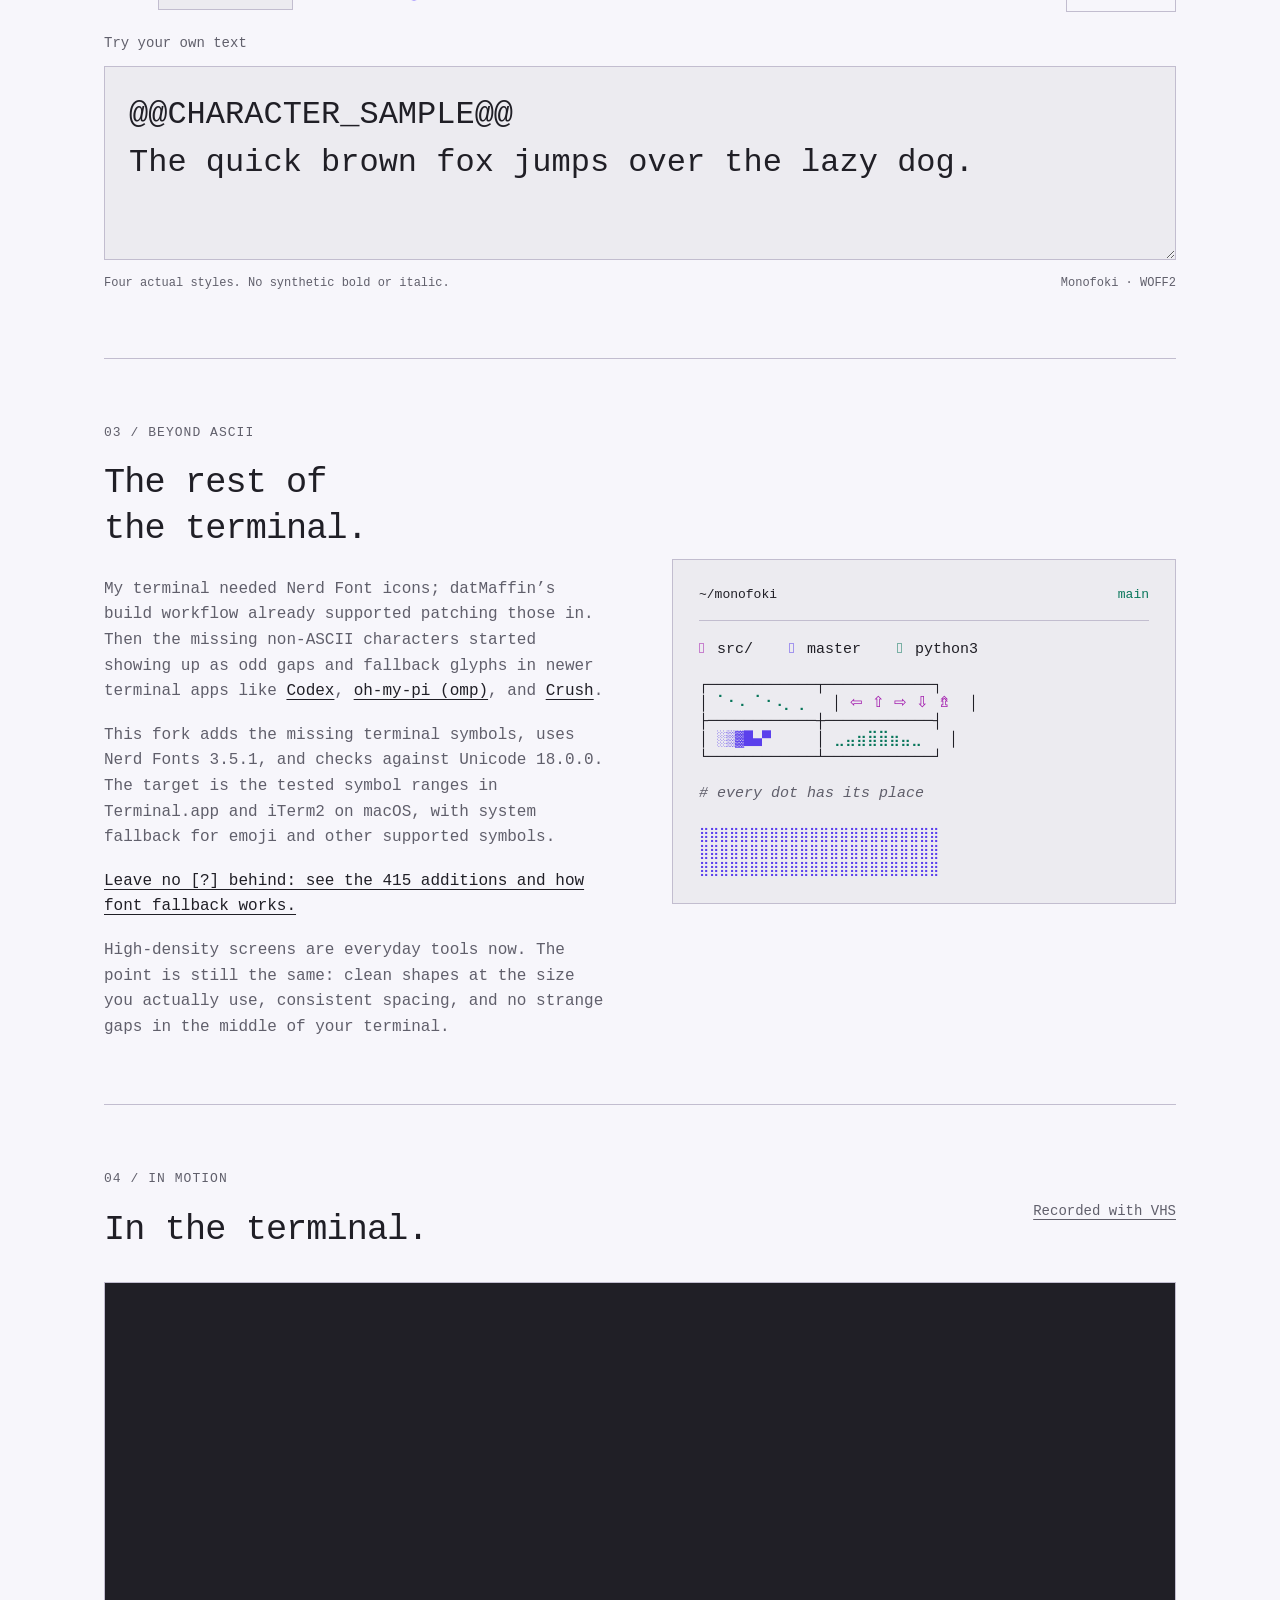
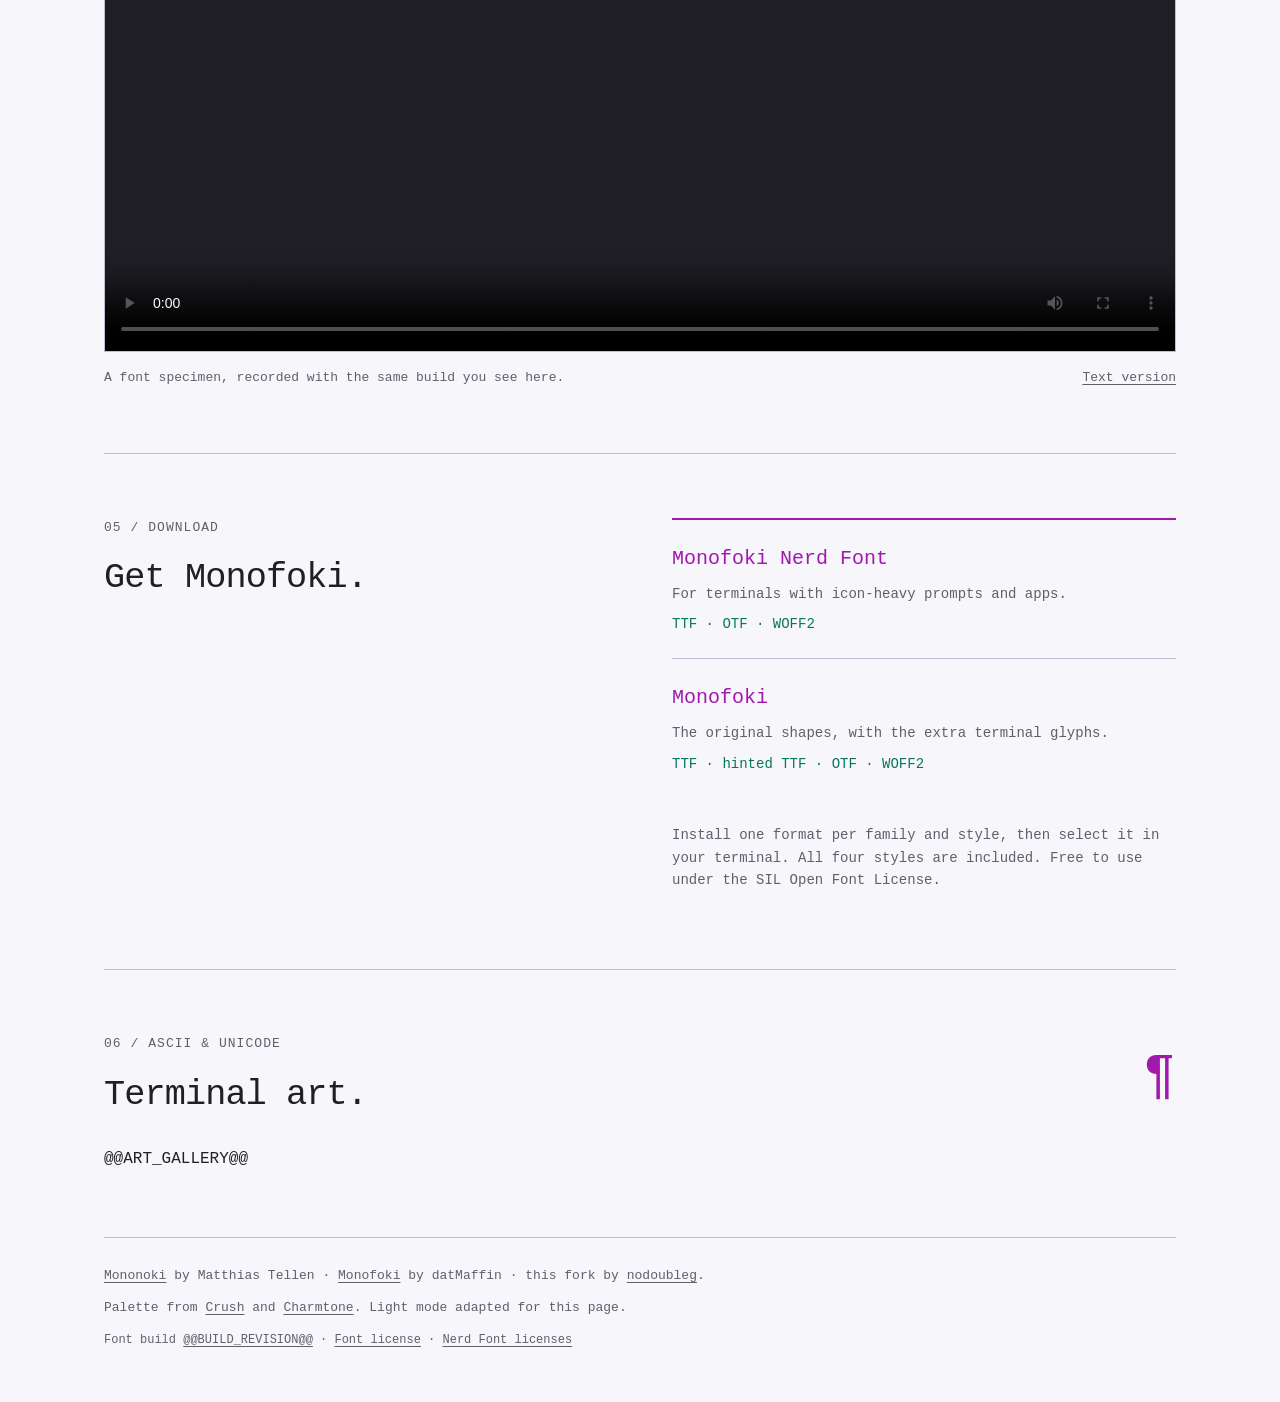
==== commit 9b80052f: "Show font repertoires and native macOS fallback on the symbols page" ====
--- a/website/index.html
+++ b/website/index.html
@@ -16,7 +16,7 @@
   <div class="page">
     <header class="topbar">
       <a class="wordmark" href="#" aria-label="Monofoki home">m<span>/</span></a>
-      <nav aria-label="Project"><a href="https://github.com/nodoubleg/monofoki">GitHub</a><a href="#download">Download</a></nav>
+      <nav aria-label="Project"><a href="symbols.html">Symbols</a><a href="https://github.com/nodoubleg/monofoki">GitHub</a><a href="#download">Download</a></nav>
       <div class="theme-switch" role="group" aria-label="Color mode">
         <button type="button" data-theme-choice="light" aria-pressed="false">Light</button>
         <button type="button" data-theme-choice="dark" aria-pressed="false">Dark</button>
@@ -81,6 +81,7 @@
           <h2 id="graphics-heading">The rest of<br>the terminal.</h2>
           <p>My terminal needed Nerd Font icons; datMaffin’s build workflow already supported patching those in. Then the missing non-ASCII characters started showing up as odd gaps and fallback glyphs in newer terminal apps like <a href="https://github.com/openai/codex">Codex</a>, <a href="https://github.com/can1357/oh-my-pi">oh-my-pi (omp)</a>, and <a href="https://github.com/charmbracelet/crush">Crush</a>.</p>
           <p>This fork adds the missing terminal symbols, uses Nerd Fonts 3.5.1, and checks against Unicode 18.0.0. The target is the tested symbol ranges in Terminal.app and iTerm2 on macOS, with system fallback for emoji and other supported symbols.</p>
+          <p><a href="symbols.html">Leave no [?] behind: see the 415 additions and how font fallback works.</a></p>
           <p>High-density screens are everyday tools now. The point is still the same: clean shapes at the size you actually use, consistent spacing, and no strange gaps in the middle of your terminal.</p>
         </div>
         <div class="terminal-panel" aria-label="Terminal glyph specimen">
--- a/website/style.css
+++ b/website/style.css
@@ -81,6 +81,9 @@
 * {
   box-sizing: border-box;
 }
+[hidden] {
+  display: none !important;
+}
 html {
   scroll-behavior: smooth;
   scroll-padding-top: 2rem;
@@ -730,3 +733,131 @@
     scroll-behavior: auto;
   }
 }
+
+/* The symbol catalogue shares the specimen's palette and CI font faces. */
+nav a[aria-current="page"] { color: var(--pink); }
+.symbols-hero { padding: 60px 0; }
+.symbols-hero h1 { font-size: clamp(2.7rem, 7vw, 5.4rem); line-height: 1.15; font-weight: 400; color: var(--violet); letter-spacing: -0.045em; margin: 0 0 28px; }
+.missing-box { display: inline-grid; place-items: center; width: .82em; height: 1.05em; border: .035em solid currentColor; font-size: .8em; line-height: 1; vertical-align: .05em; color: var(--pink); letter-spacing: 0; }
+.symbols-lead { color: var(--muted); font-size: clamp(1rem, 2vw, 1.2rem); }
+.symbol-metrics { display: grid; grid-template-columns: repeat(3, 1fr); margin-top: 36px; border-block: 1px solid var(--line); }
+.symbol-metrics > div { padding: 22px 24px; display: flex; flex-direction: column; gap: 6px; }
+.symbol-metrics > div + div { border-left: 1px solid var(--line); }
+.symbol-metrics strong { color: var(--mint); font-size: clamp(2rem, 4vw, 3.5rem); font-weight: 400; line-height: 1.2; }
+.symbol-metrics span, .coverage-caption { color: var(--muted); font-size: 12px; line-height: 1.7; }
+.coverage-caption { max-width: 86ch; }
+.page-jumps { display: flex; flex-wrap: wrap; gap: 12px 28px; margin-top: 30px; font-size: 14px; }
+.symbols-section { border-top: 1px solid var(--line); padding: 56px 0; }
+.section-intro { max-width: 85ch; color: var(--muted); margin: 0 0 24px; }
+.symbol-highlights { display: grid; grid-template-columns: repeat(4, 1fr); gap: 1px; background: var(--line); border: 1px solid var(--line); margin: 28px 0; }
+.symbol-highlight { display: flex; flex-direction: column; align-items: flex-start; background: var(--panel); padding: 22px; text-decoration: none; gap: 8px; }
+.symbol-highlight > span { font-size: 64px; line-height: 1.25; color: var(--pink); align-self: center; margin: 4px 0 18px; }
+.symbol-highlight strong { color: var(--mint); font-weight: 400; font-size: 14px; }
+.symbol-highlight small { font-size: 11px; color: var(--muted); line-height: 1.6; }
+.symbol-highlight:hover { background: var(--bg); }
+.donor-summary { display: flex; flex-wrap: wrap; gap: 14px 30px; font-size: 13px; margin-bottom: 22px; }
+.donor-summary p { margin: 0; color: var(--muted); }
+.donor-summary strong { color: var(--text); font-weight: 400; }
+.fallback-flow { display: grid; grid-template-columns: repeat(3, 1fr); gap: 20px; margin: 30px 0; }
+.fallback-flow article { background: var(--panel); border-top: 2px solid var(--violet); padding: 24px; display: flex; flex-direction: column; }
+.flow-step { color: var(--mint); font-size: 12px; }
+.fallback-flow h3 { font-size: 18px; font-weight: 400; line-height: 1.5; margin: 12px 0; }
+.fallback-flow p { color: var(--muted); font-size: 13px; margin: 0 0 20px; }
+.flow-glyph { font-size: 36px; color: var(--pink); margin-top: auto; }
+.emoji-font { font-family: "Apple Color Emoji", "Segoe UI Emoji", "Noto Color Emoji", sans-serif; }
+.tested-ranges { border: 1px solid var(--line); padding: 20px 24px; font-size: 13px; color: var(--muted); }
+.tested-ranges summary { color: var(--text); cursor: pointer; }
+.tested-ranges ul { padding: 0; list-style: none; display: grid; gap: 8px; }
+.tested-ranges li { display: flex; justify-content: space-between; flex-wrap: wrap; gap: 8px 24px; }
+.tested-ranges code { color: var(--mint); }
+.emoji-comparison { display: grid; grid-template-columns: repeat(2, 1fr); border: 1px solid var(--line); margin-top: 28px; }
+.emoji-comparison > div { display: flex; flex-direction: column; padding: 28px; gap: 16px; }
+.emoji-comparison > div + div { border-left: 1px solid var(--line); }
+.emoji-label { font-size: 12px; color: var(--muted); letter-spacing: .08em; }
+.emoji-preview { font-size: clamp(32px, 5vw, 60px); line-height: 1.6; }
+.emoji-comparison code { font-size: 12px; color: var(--mint); }
+.decoding-note { border-left: 3px solid var(--pink); padding: 8px 24px; margin-top: 30px; max-width: 85ch; }
+.decoding-note h3 { font-size: 16px; font-weight: 400; margin: 0 0 12px; }
+.decoding-note p { font-size: 14px; color: var(--muted); margin: 0; }
+.symbol-controls { display: flex; gap: 16px; align-items: end; flex-wrap: wrap; margin: 30px 0 18px; }
+.symbol-controls label { display: flex; flex-direction: column; gap: 8px; font-size: 12px; color: var(--muted); min-width: 0; }
+.symbol-search { flex: 1 1 240px; }
+.symbol-controls input, .symbol-controls select { background: var(--panel); color: var(--text); border: 1px solid var(--line); padding: 10px 12px; font-size: 13px; min-height: 43px; max-width: 100%; border-radius: 0; }
+.symbol-controls button { border: 1px solid var(--line); padding: 10px 14px; min-height: 43px; background: none; color: var(--text); font-size: 13px; }
+.symbol-results { display: flex; justify-content: space-between; gap: 16px; flex-wrap: wrap; font-size: 13px; color: var(--muted); }
+#copy-status { color: var(--mint); }
+#symbol-empty { background: var(--panel); padding: 24px; color: var(--muted); }
+.symbol-group { margin-top: 38px; }
+.symbol-group h3 { font-size: clamp(18px, 2.5vw, 24px); font-weight: 400; line-height: 1.5; margin: 0 0 4px; }
+.group-count { font-size: 13px; color: var(--mint); white-space: nowrap; }
+.group-range { color: var(--muted); font-size: 12px; margin: 0 0 18px; }
+.symbols-grid { display: grid; grid-template-columns: repeat(auto-fill, minmax(170px, 1fr)); gap: 12px; }
+.symbol-card { background: var(--panel); border: 1px solid var(--line); padding: 18px 16px 14px; display: flex; flex-direction: column; min-width: 0; scroll-margin-top: 40px; }
+.symbol-card:target { outline: 2px solid var(--pink); outline-offset: 3px; }
+.symbol-glyph { font-family: Monofoki, monospace; font-size: 52px; line-height: 1.3; align-self: center; padding: 8px 0 18px; }
+.symbol-code { color: var(--mint); font-size: 13px; text-decoration: none; }
+.symbol-card h4 { font-size: 11px; line-height: 1.7; font-weight: 400; margin: 10px 0 18px; overflow-wrap: anywhere; }
+.symbol-donor { color: var(--muted); font-size: 10px; margin-top: auto; }
+.symbol-actions { display: flex; align-items: center; justify-content: space-between; gap: 8px; border-top: 1px solid var(--line); padding-top: 12px; margin-top: 14px; font-size: 11px; }
+.symbol-actions a { color: var(--muted); }
+.symbol-actions button { color: var(--text); border: 1px solid var(--line); background: none; padding: 4px 9px; font-size: 11px; }
+.resource-grid { display: grid; grid-template-columns: repeat(2, 1fr); gap: 1px; background: var(--line); border: 1px solid var(--line); }
+.resource-grid > a { display: flex; flex-direction: column; gap: 10px; padding: 25px; background: var(--bg); text-decoration: none; }
+.resource-grid > a:hover { background: var(--panel); }
+.resource-grid strong { color: var(--pink); font-size: 16px; font-weight: 400; }
+.resource-grid span { color: var(--muted); font-size: 13px; }
+@media (max-width: 800px) {
+  .symbol-highlights { grid-template-columns: repeat(2, 1fr); }
+  .fallback-flow { grid-template-columns: 1fr; }
+  .symbol-controls label:not(.symbol-search) { flex: 1 1 200px; }
+  .symbol-controls select { width: 100%; }
+}
+@media (max-width: 560px) {
+  .symbols-hero { padding-top: 38px; }
+  .symbol-metrics > div { padding: 16px 10px; }
+  .symbol-metrics span { font-size: 10px; }
+  .symbols-section { padding: 40px 0; }
+  .symbol-highlight { padding: 16px; }
+  .symbol-highlight > span { font-size: 52px; }
+  .emoji-comparison > div { padding: 18px 12px; }
+  .symbols-grid { grid-template-columns: repeat(2, minmax(0, 1fr)); gap: 10px; }
+  .symbol-card { padding: 14px 12px; }
+  .symbol-glyph { font-size: 44px; }
+  .resource-grid { grid-template-columns: 1fr; }
+  .tested-ranges { padding: 16px; }
+  .topbar { gap: 14px; }
+}
+.original-wall { display: flex; flex-wrap: wrap; gap: 3px; padding: 24px; border: 1px solid var(--line); background: var(--panel); }
+.repertoire-glyph { display: inline-grid; place-items: center; min-width: 1.8em; height: 1.8em; font-size: 25px; line-height: 1.4; }
+.repertoire-glyph:hover, .nerd-icon:hover { background: var(--bg); color: var(--pink); outline: 1px solid var(--pink); }
+.icon-group { border: 1px solid var(--line); margin-top: 10px; padding: 18px; }
+.icon-group summary { cursor: pointer; color: var(--violet); }
+.icon-group summary span { color: var(--muted); font-size: 12px; }
+.icon-wall { display: grid; grid-template-columns: repeat(auto-fill, minmax(54px, 1fr)); gap: 8px; margin-top: 22px; }
+.nerd-icon { font-size: 32px; line-height: 1.5; min-height: 54px; display: grid; place-items: center; }
+.icon-search-label, .fallback-controls label { display: flex; flex-direction: column; gap: 8px; color: var(--muted); font-size: 13px; }
+.icon-search-label input, .fallback-controls input { color: var(--text); background: var(--panel); padding: 10px 12px; border: 1px solid var(--line); border-radius: 0; max-width: 100%; font: inherit; }
+.icon-search-label { max-width: 42ch; }
+.fallback-heading { font-size: 24px; font-weight: 400; margin-top: 38px; }
+.fallback-controls { display: flex; align-items: end; gap: 24px; flex-wrap: wrap; margin: 24px 0; }
+.fallback-controls label:last-child { flex: 1 1 220px; }
+.fallback-grid { display: grid; grid-template-columns: repeat(auto-fill, minmax(180px, 1fr)); gap: 12px; margin: 24px 0; }
+.fallback-card { background: var(--panel); border: 1px solid var(--line); padding: 18px; display: flex; flex-direction: column; content-visibility: auto; contain-intrinsic-size: auto 240px; }
+.fallback-card code { color: var(--mint); font-size: 13px; }
+.fallback-card h4 { font-size: 11px; font-weight: 400; line-height: 1.7; overflow-wrap: anywhere; }
+.fallback-card small { font-size: 10px; color: var(--muted); margin-top: auto; overflow-wrap: anywhere; }
+.native-glyph { display: block; width: 64px; height: 64px; background-repeat: no-repeat; background-size: 1024px auto; align-self: center; margin-bottom: 18px; }
+.native-regular { background-image: url("coretext/regular-dark.png"); }
+.native-nerd { background-image: url("coretext/nerd-dark.png"); }
+:root[data-theme="light"] .native-regular { background-image: url("coretext/regular-light.png"); }
+:root[data-theme="light"] .native-nerd { background-image: url("coretext/nerd-light.png"); }
+@media (prefers-color-scheme: light) {
+  :root:not([data-theme]) .native-regular { background-image: url("coretext/regular-light.png"); }
+  :root:not([data-theme]) .native-nerd { background-image: url("coretext/nerd-light.png"); }
+}
+@media (max-width: 560px) {
+  .original-wall { padding: 12px; }
+  .repertoire-glyph { font-size: 21px; }
+  .fallback-grid { grid-template-columns: repeat(2, minmax(0, 1fr)); gap: 10px; }
+  .fallback-card { padding: 14px; }
+}
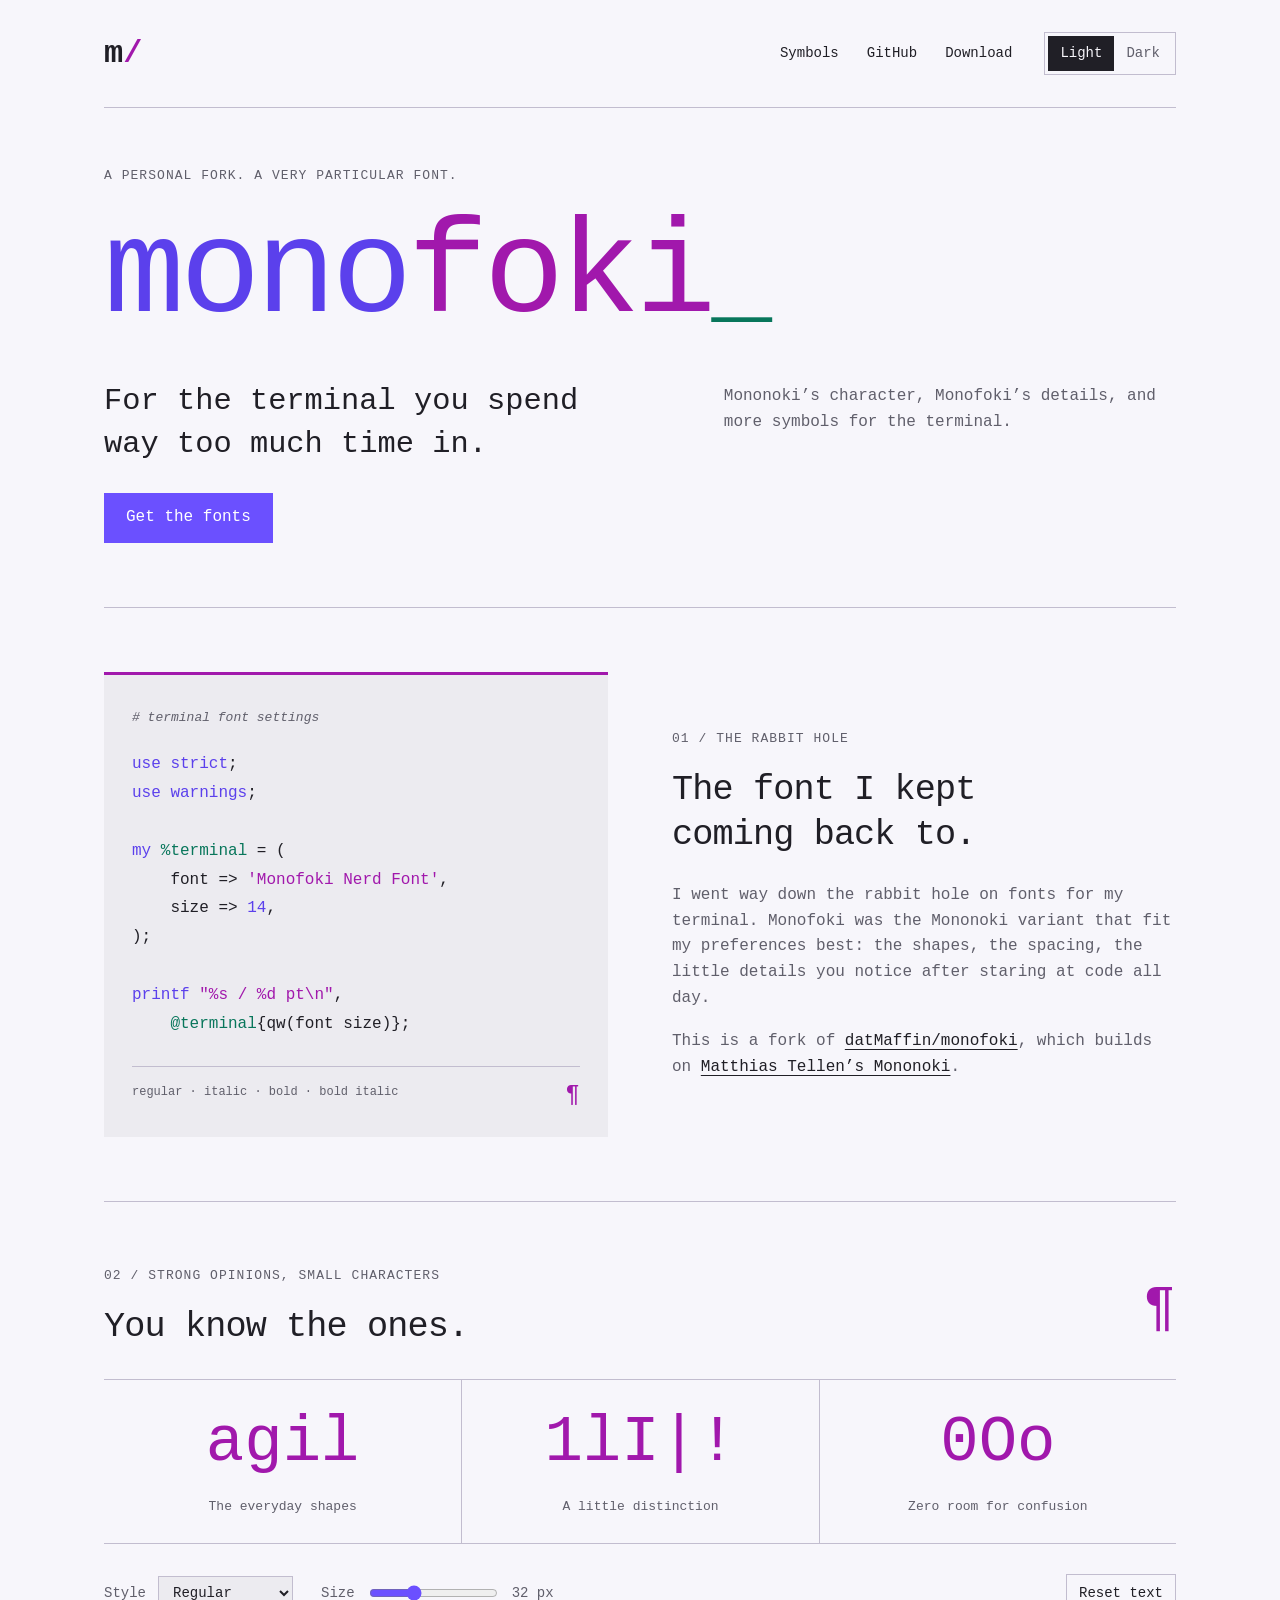
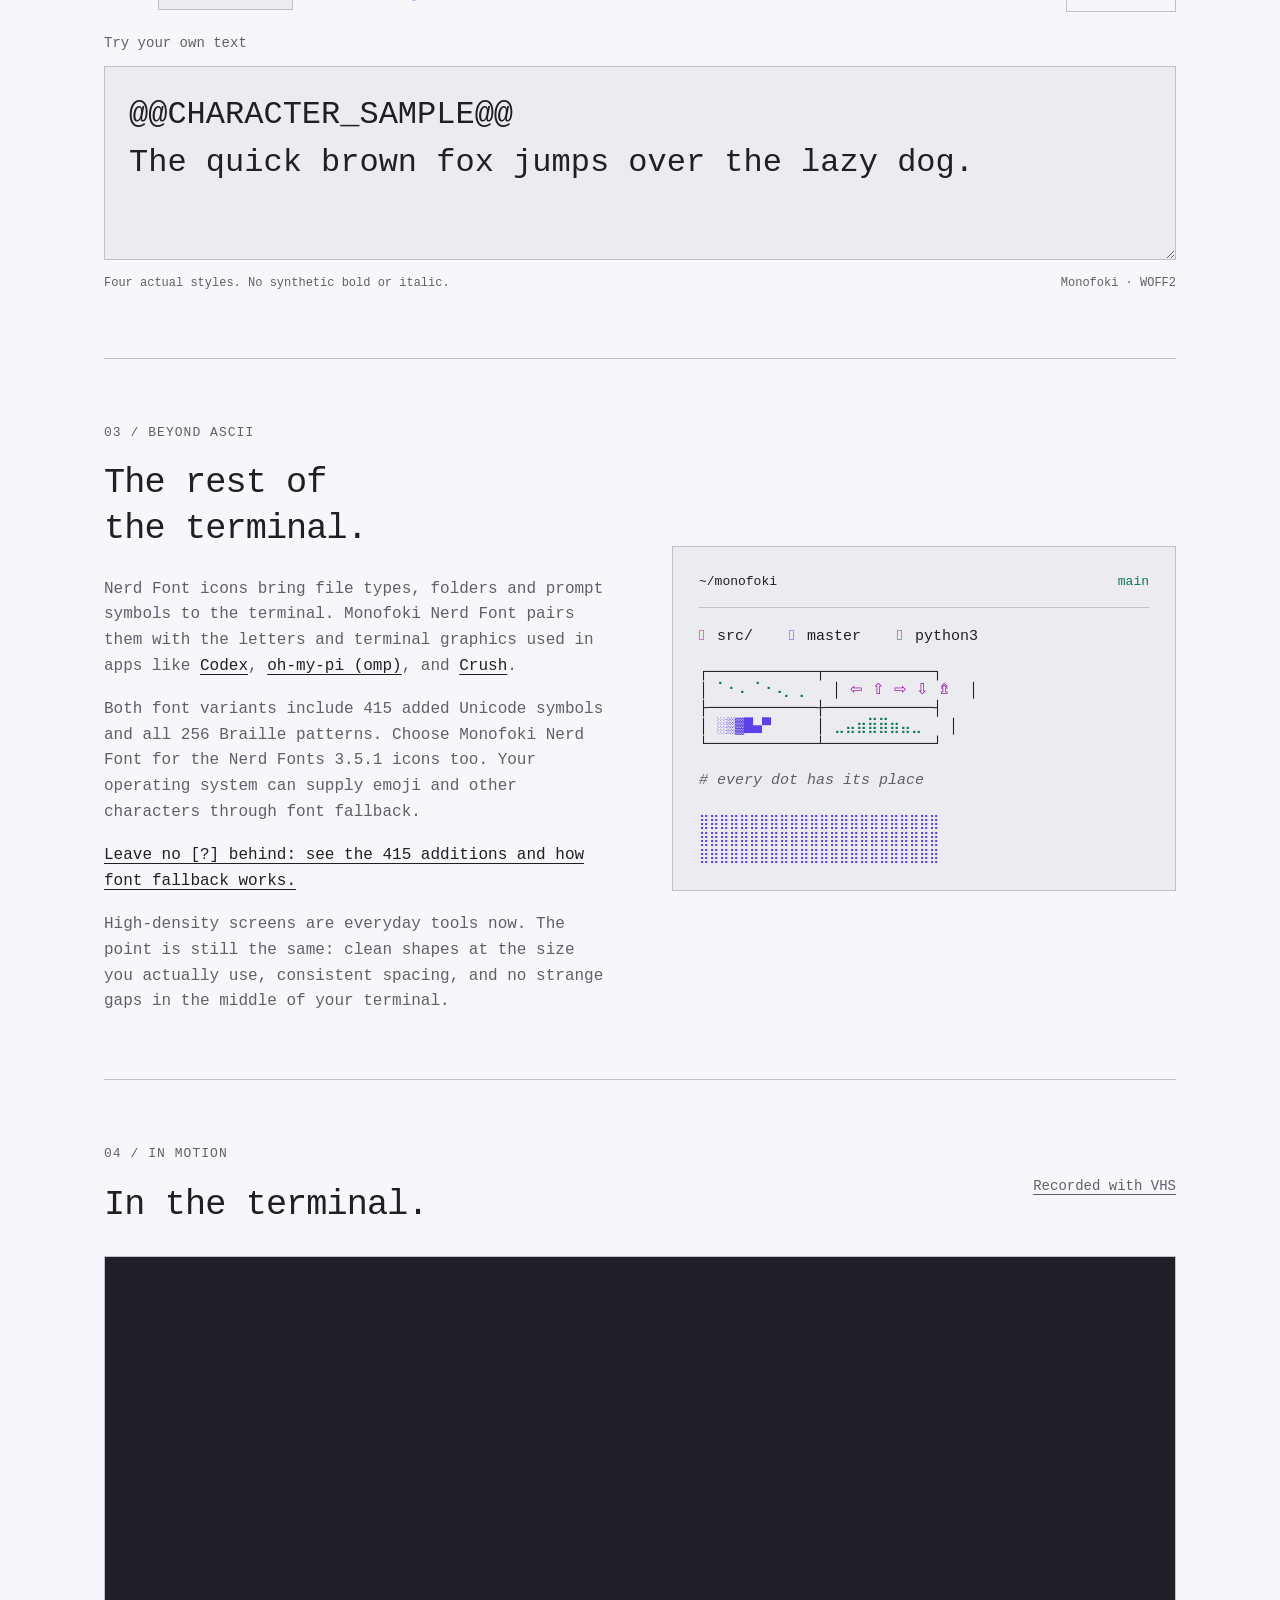
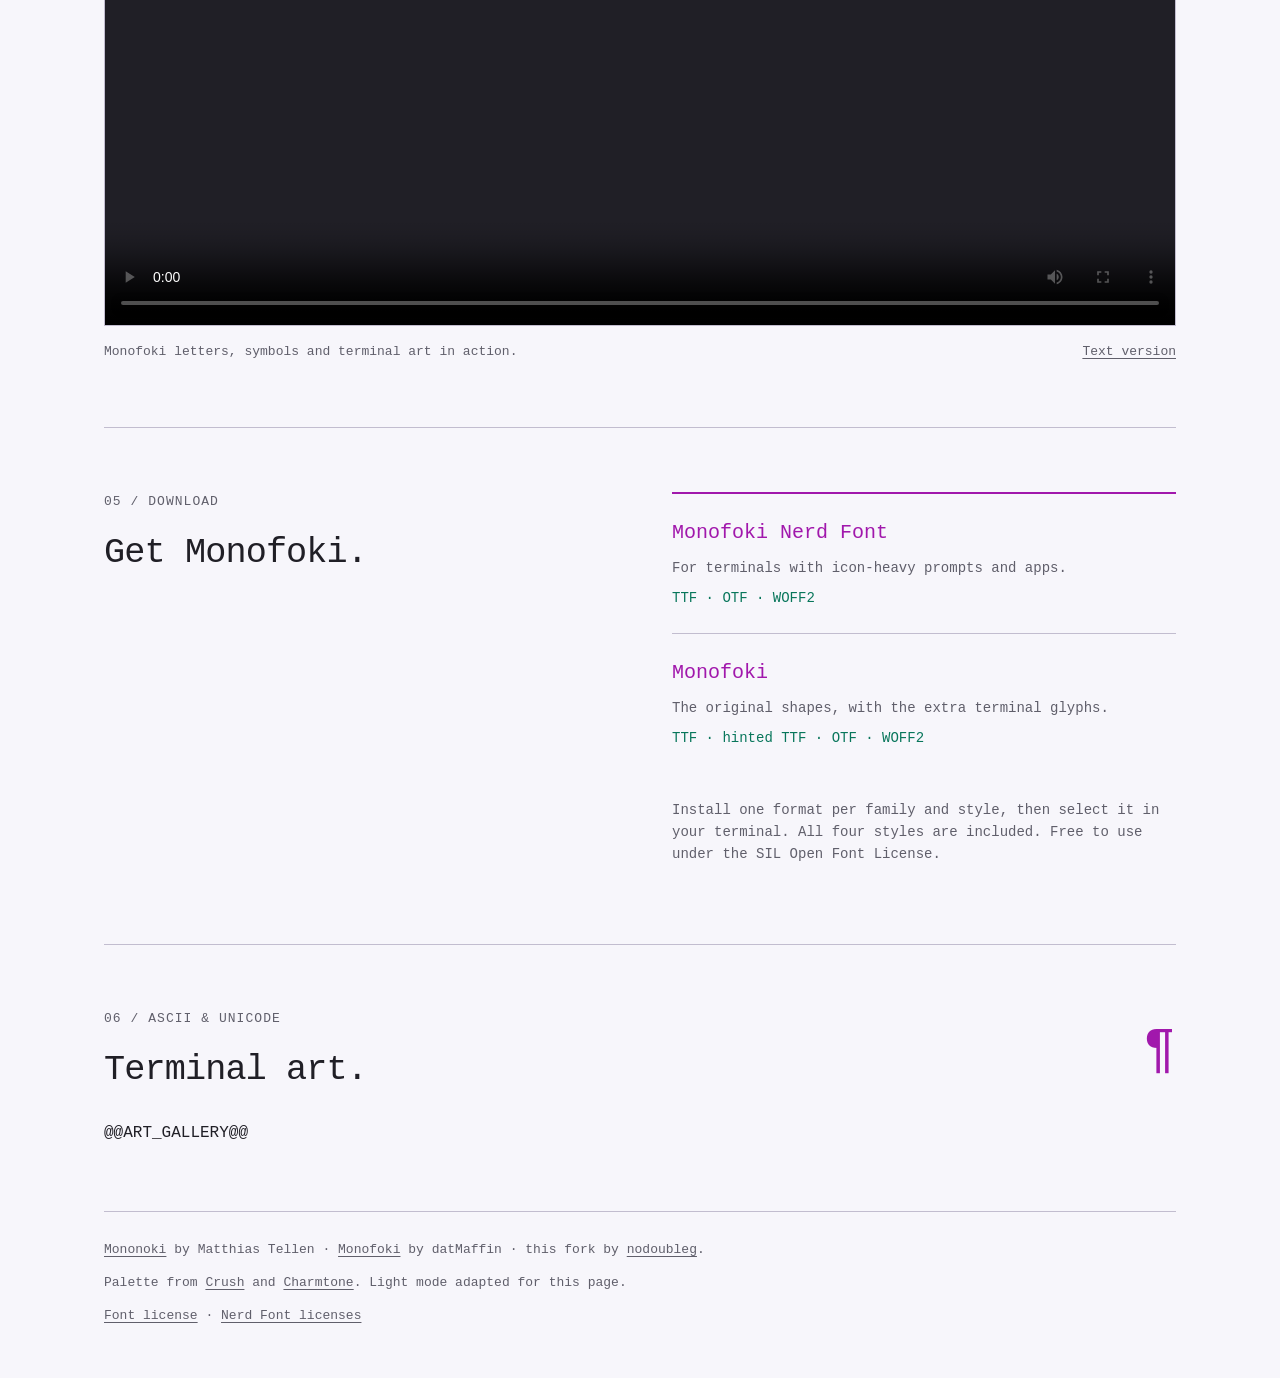
==== commit e15fdd7a: "Support partial symbol searches and clarify visitor-facing copy" ====
--- a/website/index.html
+++ b/website/index.html
@@ -29,7 +29,7 @@
         <h1 id="title">mono<span>foki</span><span class="cursor" aria-hidden="true">_</span></h1>
         <div class="hero-bottom">
           <p>For the terminal you spend<br>way too much time in.</p>
-          <p class="hero-detail">Mononoki, plus Monofoki, plus the terminal characters I was missing.</p>
+          <p class="hero-detail">Mononoki’s character, Monofoki’s details, and more symbols for the terminal.</p>
         </div>
         <a class="download-link" href="https://github.com/nodoubleg/monofoki/releases/latest">Get the fonts</a>
       </section>
@@ -79,8 +79,8 @@
         <div class="story">
           <p class="section-number">03 / BEYOND ASCII</p>
           <h2 id="graphics-heading">The rest of<br>the terminal.</h2>
-          <p>My terminal needed Nerd Font icons; datMaffin’s build workflow already supported patching those in. Then the missing non-ASCII characters started showing up as odd gaps and fallback glyphs in newer terminal apps like <a href="https://github.com/openai/codex">Codex</a>, <a href="https://github.com/can1357/oh-my-pi">oh-my-pi (omp)</a>, and <a href="https://github.com/charmbracelet/crush">Crush</a>.</p>
-          <p>This fork adds the missing terminal symbols, uses Nerd Fonts 3.5.1, and checks against Unicode 18.0.0. The target is the tested symbol ranges in Terminal.app and iTerm2 on macOS, with system fallback for emoji and other supported symbols.</p>
+          <p>Nerd Font icons bring file types, folders and prompt symbols to the terminal. Monofoki Nerd Font pairs them with the letters and terminal graphics used in apps like <a href="https://github.com/openai/codex">Codex</a>, <a href="https://github.com/can1357/oh-my-pi">oh-my-pi (omp)</a>, and <a href="https://github.com/charmbracelet/crush">Crush</a>.</p>
+          <p>Both font variants include 415 added Unicode symbols and all 256 Braille patterns. Choose Monofoki Nerd Font for the Nerd Fonts 3.5.1 icons too. Your operating system can supply emoji and other characters through font fallback.</p>
           <p><a href="symbols.html">Leave no [?] behind: see the 415 additions and how font fallback works.</a></p>
           <p>High-density screens are everyday tools now. The point is still the same: clean shapes at the size you actually use, consistent spacing, and no strange gaps in the middle of your terminal.</p>
         </div>
@@ -105,7 +105,7 @@
           <source src="media/monofoki.mp4" type="video/mp4">
           <p>Your browser cannot play this recording. <a href="media/monofoki.mp4">Download the MP4</a> or <a href="demo.txt">read the text specimen</a>.</p>
         </video>
-        <div class="video-caption"><span>A font specimen, recorded with the same build you see here.</span><a href="demo.txt">Text version</a></div>
+        <div class="video-caption"><span>Monofoki letters, symbols and terminal art in action.</span><a href="demo.txt">Text version</a></div>
       </section>
 
       <section id="download" class="download" aria-labelledby="download-heading">
@@ -126,7 +126,7 @@
     <footer>
       <p><a href="https://github.com/madmalik/mononoki">Mononoki</a> by Matthias Tellen · <a href="https://github.com/datMaffin/monofoki">Monofoki</a> by datMaffin · this fork by <a href="https://github.com/nodoubleg/monofoki">nodoubleg</a>.</p>
       <p>Palette from <a href="https://github.com/charmbracelet/crush">Crush</a> and <a href="https://github.com/charmbracelet/x/tree/main/exp/charmtone">Charmtone</a>. Light mode adapted for this page.</p>
-      <p class="build-note">Font build <a href="@@BUILD_URL@@">@@BUILD_REVISION@@</a> · <a href="licenses/LICENSE-Monofoki">Font license</a> · <a href="licenses/LICENSE-nerd-font">Nerd Font licenses</a></p>
+      <p><a href="licenses/LICENSE-Monofoki">Font license</a> · <a href="licenses/LICENSE-nerd-font">Nerd Font licenses</a></p>
     </footer>
   </div>
 </body>
--- a/website/style.css
+++ b/website/style.css
@@ -861,3 +861,12 @@
   .fallback-grid { grid-template-columns: repeat(2, minmax(0, 1fr)); gap: 10px; }
   .fallback-card { padding: 14px; }
 }
+.catalog-panel > summary { cursor: pointer; list-style: none; position: relative; padding-right: 48px; }
+.catalog-panel > summary::-webkit-details-marker { display: none; }
+.catalog-panel > summary::after { content: "+"; position: absolute; right: 4px; top: 20px; font-size: 32px; color: var(--pink); }
+.catalog-panel[open] > summary::after { content: "−"; }
+.catalog-panel > summary h2 { margin-bottom: 12px; }
+.catalog-panel > summary .section-number { margin-bottom: 12px; }
+.panel-hint { color: var(--muted); font-size: 13px; }
+.panel-body { margin-top: 30px; }
+.catalog-panel > summary:focus-visible { outline: 3px solid var(--pink); outline-offset: 8px; }
